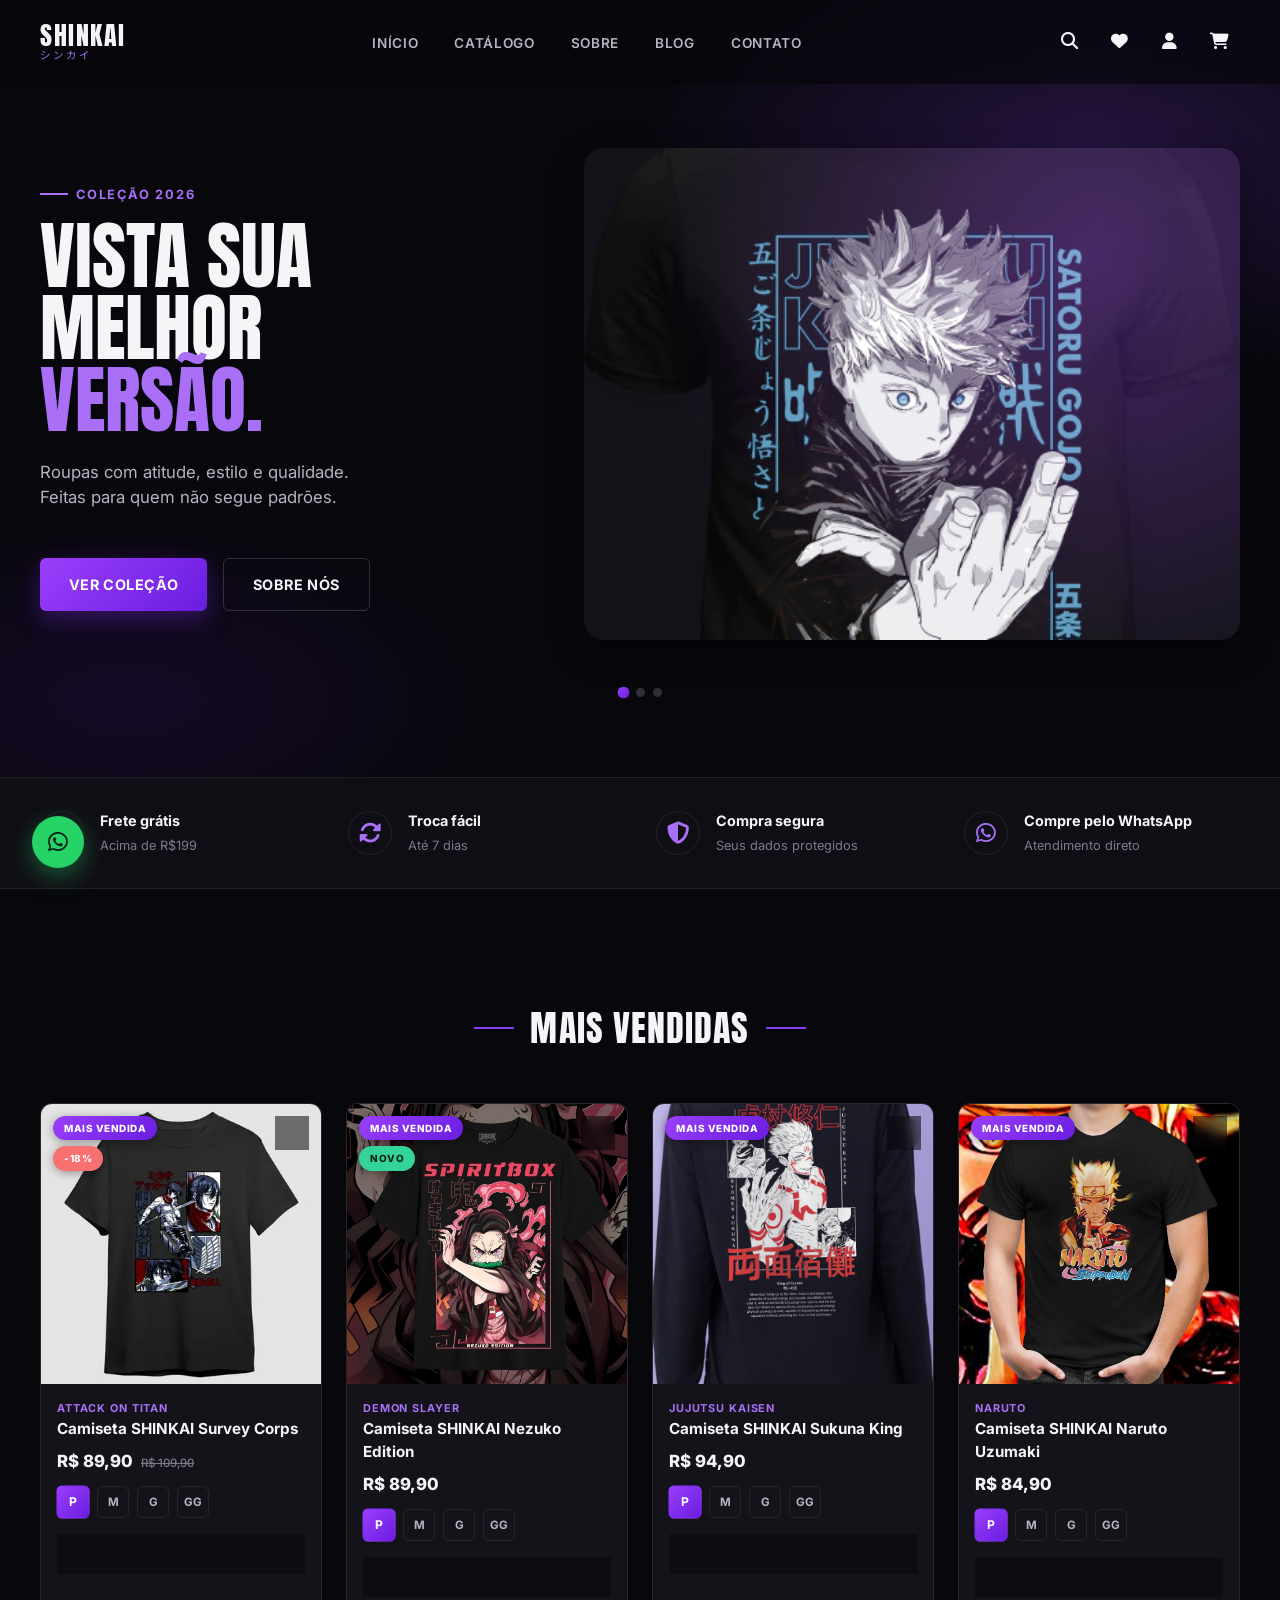
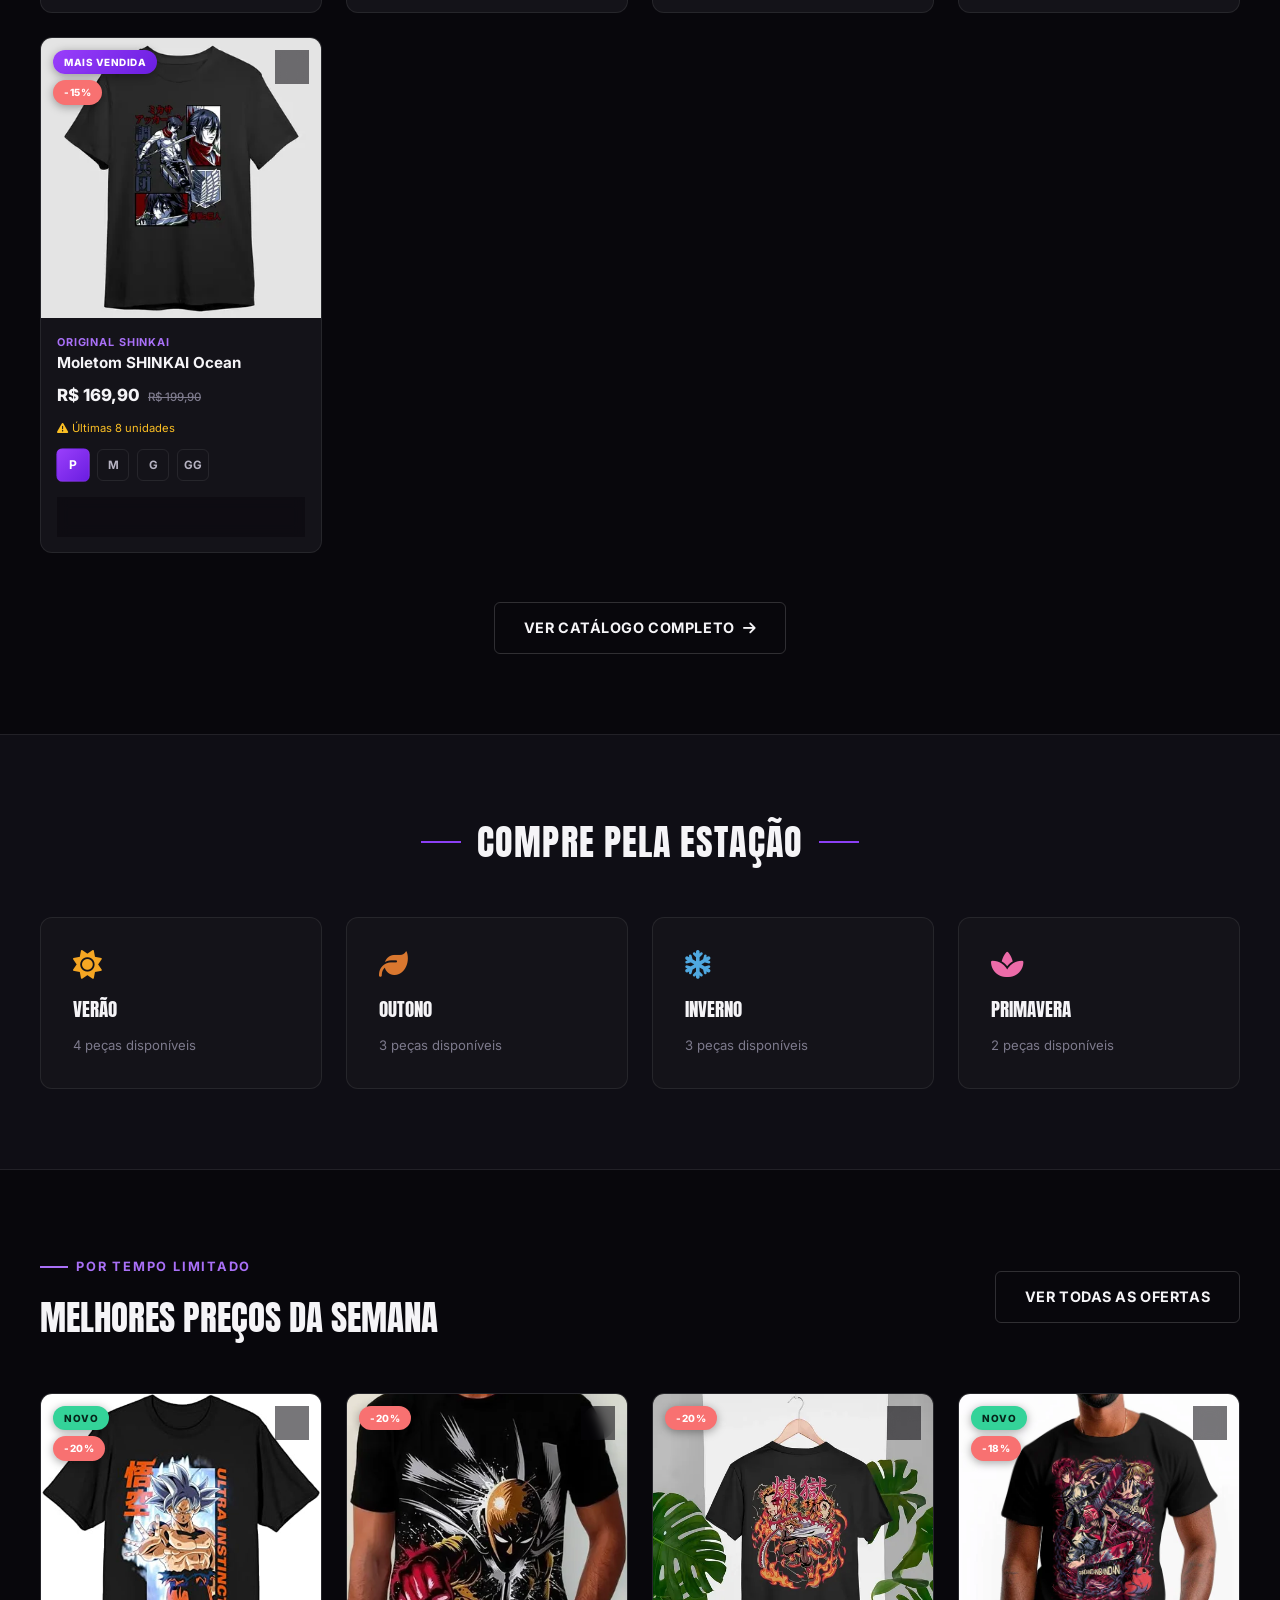
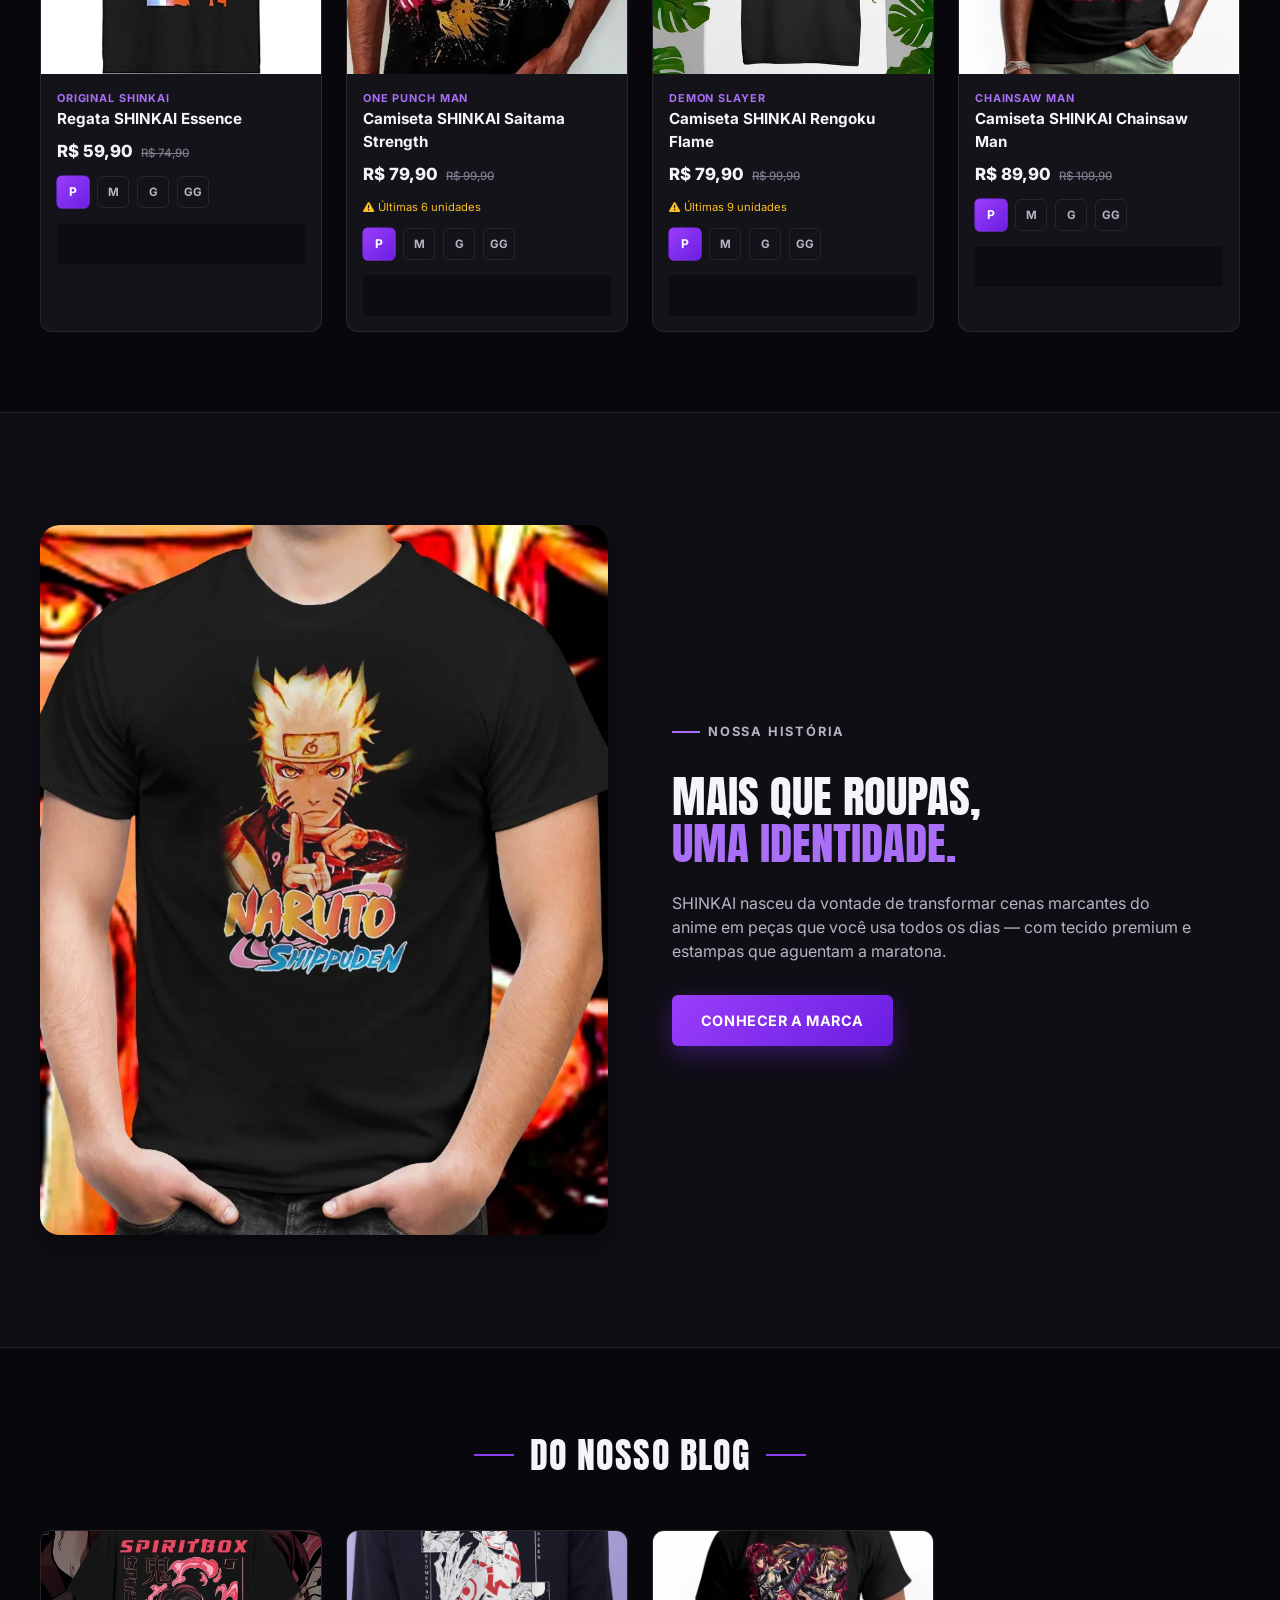
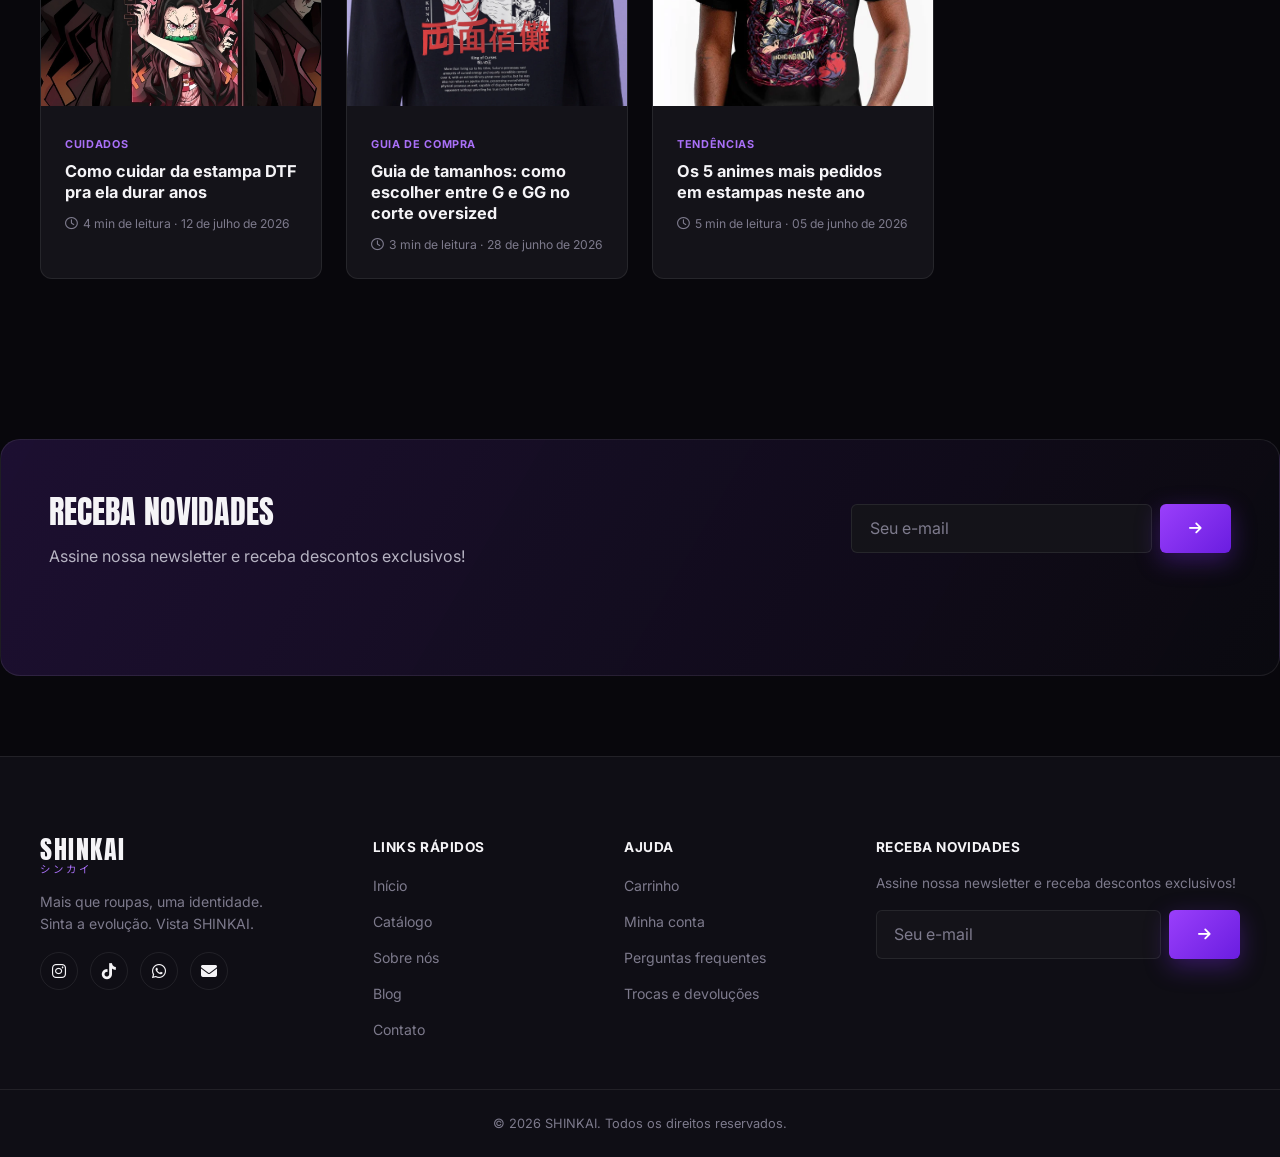
==== index.html @ 0785d094 "Rename Index.html to index.html" ====
<!DOCTYPE html>
    <html lang="pt-BR">
    <head>
    <meta charset="UTF-8" />
    <meta name="viewport" content="width=device-width, initial-scale=1.0" />
    <title>SHINKAI — Vista sua melhor versão.</title>
    <meta name="description" content="SHINKAI. Camisetas e moletons streetwear inspirados em anime. Roupas com atitude, estilo e qualidade." />

    <link rel="preconnect" href="https://fonts.googleapis.com" />
    <link rel="preconnect" href="https://fonts.gstatic.com" crossorigin />
    <link href="https://fonts.googleapis.com/css2?family=Anton&family=Inter:wght@400;500;600;700;800&family=Noto+Sans+JP:wght@500;700&display=swap" rel="stylesheet" />
    <link rel="stylesheet" href="https://cdnjs.cloudflare.com/ajax/libs/font-awesome/6.5.1/css/all.min.css" />

    <link rel="stylesheet" href="./css/base.css" />
    <link rel="stylesheet" href="./css/components.css" />
    <link rel="stylesheet" href="./css/home.css" />
    <link rel="icon" href="./assets/img/logo.png" type="image/png" />
    </head>
    <body>
    <a class="skip-link" href="#main-content">Pular para o conteúdo</a>

    <!-- HEADER -->
    <header class="header" id="header">
        <div class="container header__inner">
        <a href="./index.html" class="logo" aria-label="SHINKAI — página inicial">
            <span class="logo__title">SHINKAI</span>
            <span class="logo__jp">シンカイ</span>
        </a>
        <button class="nav-toggle" id="navToggle" aria-label="Abrir menu" aria-expanded="false" aria-controls="navMenu">
            <span></span><span></span><span></span>
        </button>
        <nav class="nav" id="navMenu" aria-label="Navegação principal">
            <ul class="nav__list">
            <li><a href="./index.html" class="nav__link" data-nav-link>Início</a></li>
            <li><a href="./catalogo.html" class="nav__link" data-nav-link>Catálogo</a></li>
            <li><a href="./sobre.html" class="nav__link" data-nav-link>Sobre</a></li>
            <li><a href="./blog.html" class="nav__link" data-nav-link>Blog</a></li>
            <li><a href="./contato.html" class="nav__link" data-nav-link>Contato</a></li>
            </ul>
        </nav>
        <div class="header__actions">
            <button class="icon-btn" id="searchToggle" aria-label="Buscar produtos" aria-haspopup="dialog">
            <i class="fa-solid fa-magnifying-glass"></i>
            </button>
            <a href="./catalogo.html?view=favoritos" class="icon-btn" id="wishlistToggle" aria-label="Ver favoritos">
            <i class="fa-solid fa-heart"></i>
            <span class="badge" id="wishlistCount" hidden>0</span>
            </a>
            <a href="./pages/login.html" class="icon-btn" aria-label="Entrar ou cadastrar">
            <i class="fa-solid fa-user"></i>
            </a>
            <button class="icon-btn" id="cartToggle" aria-label="Abrir carrinho" aria-haspopup="dialog">
            <i class="fa-solid fa-cart-shopping"></i>
            <span class="badge" id="cartCount" hidden>0</span>
            </button>
        </div>
        </div>
    </header>

    <div class="overlay" id="overlay"></div>

    <!-- BUSCA -->
    <div class="search-panel" id="searchPanel" role="dialog" aria-modal="true" aria-label="Buscar produtos" hidden>
        <div class="search-panel__box">
        <i class="fa-solid fa-magnifying-glass"></i>
        <input type="search" id="searchInput" placeholder="Buscar por anime, personagem ou produto…" autocomplete="off" />
        <button class="icon-btn" id="searchClose" aria-label="Fechar busca"><i class="fa-solid fa-xmark"></i></button>
        </div>
        <div class="search-panel__results" id="searchResults"></div>
    </div>

    <!-- CARRINHO -->
    <aside class="cart-drawer" id="cartDrawer" role="dialog" aria-modal="true" aria-label="Carrinho de compras" hidden>
        <div class="cart-drawer__header">
        <h2>Seu carrinho</h2>
        <button class="icon-btn" id="cartClose" aria-label="Fechar carrinho"><i class="fa-solid fa-xmark"></i></button>
        </div>
        <div class="cart-drawer__items" id="cartItems"></div>
        <div class="cart-drawer__empty" id="cartEmpty" hidden>
        <i class="fa-solid fa-cart-shopping"></i>
        <p>Seu carrinho está vazio.</p>
        <button class="btn btn--outline" id="cartEmptyCta">Ver coleção</button>
        </div>
        <div class="cart-drawer__footer" id="cartFooter">
        <div class="cart-drawer__subtotal">
            <span>Subtotal</span>
            <strong id="cartSubtotal">R$ 0,00</strong>
        </div>
        <p class="cart-drawer__hint">Frete grátis acima de R$199.</p>
        <a href="./carrinho.html" class="btn btn--primary btn--block">Ver carrinho completo</a>
        </div>
    </aside>

    <main id="main-content">

        <!-- HERO -->
        <section class="hero" id="inicio" aria-label="Destaque principal">
        <div class="container hero__inner">
            <div class="hero__content">
            <p class="eyebrow"><span class="eyebrow__line"></span> Coleção 2026</p>
            <h1 class="hero__title">
                VISTA SUA<br />MELHOR<br /><span class="text-accent">VERSÃO.</span>
            </h1>
            <p class="hero__desc">Roupas com atitude, estilo e qualidade.<br />Feitas para quem não segue padrões.</p>
            <div class="hero__cta">
                <a href="./catalogo.html" class="btn btn--primary">Ver coleção</a>
                <a href="./sobre.html" class="btn btn--outline">Sobre nós</a>
            </div>
            </div>
            <div class="hero__media">
            <div class="hero__slides" id="heroSlides">
                <figure class="hero__slide is-active"><img src="./assets/img/gojo-infinity.webp" alt="Camiseta SHINKAI Gojo Infinity" loading="eager" /></figure>
                <figure class="hero__slide"><img src="./assets/img/sukuna-king.webp" alt="Camiseta SHINKAI Sukuna King" loading="lazy" /></figure>
                <figure class="hero__slide"><img src="./assets/img/survey-corps.webp" alt="Camiseta SHINKAI Survey Corps" loading="lazy" /></figure>
            </div>
            <div class="hero__glow" aria-hidden="true"></div>
            </div>
        </div>
        <div class="hero__dots" id="heroDots" role="tablist" aria-label="Selecionar destaque"></div>
        </section>

        <!-- BENEFÍCIOS -->
        <section class="perks" aria-label="Benefícios da loja">
        <div class="container perks__grid">
            <div class="perk"><i class="fa-solid fa-truck-fast"></i><div><strong>Frete grátis</strong><span>Acima de R$199</span></div></div>
            <div class="perk"><i class="fa-solid fa-rotate"></i><div><strong>Troca fácil</strong><span>Até 7 dias</span></div></div>
            <div class="perk"><i class="fa-solid fa-shield-halved"></i><div><strong>Compra segura</strong><span>Seus dados protegidos</span></div></div>
            <div class="perk"><i class="fa-brands fa-whatsapp"></i><div><strong>Compre pelo WhatsApp</strong><span>Atendimento direto</span></div></div>
        </div>
        </section>

        <!-- MAIS VENDIDAS -->
        <section class="featured" aria-label="Mais vendidas">
        <div class="container">
            <h2 class="section-title"><span class="section-title__dash"></span>Mais vendidas<span class="section-title__dash"></span></h2>
            <ul class="product-grid" id="bestsellerGrid"></ul>
            <div class="featured__cta">
            <a href="./catalogo.html" class="btn btn--outline">Ver catálogo completo <i class="fa-solid fa-arrow-right"></i></a>
            </div>
        </div>
        </section>

        <!-- ESTAÇÕES -->
        <section class="seasons" aria-label="Compre por estação">
        <div class="container">
            <h2 class="section-title"><span class="section-title__dash"></span>Compre pela estação<span class="section-title__dash"></span></h2>
            <div class="seasons__grid" id="seasonsGrid"></div>
        </div>
        </section>

        <!-- MELHORES PREÇOS -->
        <section class="deals" aria-label="Melhores preços">
        <div class="container">
            <div class="deals__header">
            <div>
                <p class="eyebrow"><span class="eyebrow__line"></span> Por tempo limitado</p>
                <h2>Melhores preços da semana</h2>
            </div>
            <a href="./catalogo.html?sort=desconto" class="btn btn--outline">Ver todas as ofertas</a>
            </div>
            <ul class="product-grid" id="dealsGrid"></ul>
        </div>
        </section>

        <!-- SOBRE (teaser) -->
        <section class="about-teaser" aria-label="Sobre a SHINKAI">
        <div class="container about-teaser__inner">
            <div class="about-teaser__media">
            <img src="./assets/img/naruto-uzumaki.webp" alt="Camiseta SHINKAI Naruto Uzumaki" loading="lazy" />
            </div>
            <div class="about-teaser__content">
            <p class="eyebrow"><span class="eyebrow__line"></span> Nossa história</p>
            <h2>Mais que roupas,<br /><span class="text-accent">uma identidade.</span></h2>
            <p>SHINKAI nasceu da vontade de transformar cenas marcantes do anime em peças que você usa todos os dias — com tecido premium e estampas que aguentam a maratona.</p>
            <a href="./sobre.html" class="btn btn--primary">Conhecer a marca</a>
            </div>
        </div>
        </section>

        <!-- BLOG (teaser) -->
        <section class="blog-teaser" aria-label="Últimas do blog">
        <div class="container">
            <h2 class="section-title"><span class="section-title__dash"></span>Do nosso blog<span class="section-title__dash"></span></h2>
            <div class="blog-grid" id="blogTeaserGrid"></div>
        </div>
        </section>

        <!-- NEWSLETTER CTA -->
        <section class="newsletter-cta" aria-label="Assine a newsletter">
        <div class="container newsletter-cta__inner">
            <div>
            <h2>Receba novidades</h2>
            <p>Assine nossa newsletter e receba descontos exclusivos!</p>
            </div>
            <form class="newsletter-form" data-newsletter novalidate>
            <label class="sr-only" for="newsletterEmail">Seu e-mail</label>
            <input type="email" id="newsletterEmail" placeholder="Seu e-mail" required />
            <button type="submit" class="btn btn--primary" aria-label="Assinar newsletter"><i class="fa-solid fa-arrow-right"></i></button>
            </form>
            <p class="newsletter-form__feedback" data-feedback role="status" aria-live="polite"></p>
        </div>
        </section>
    </main>

    <!-- FOOTER -->
    <footer class="footer">
        <div class="container footer__grid">
        <div class="footer__brand">
            <a href="./index.html" class="logo"><span class="logo__title">SHINKAI</span><span class="logo__jp">シンカイ</span></a>
            <p>Mais que roupas, uma identidade.<br />Sinta a evolução. Vista SHINKAI.</p>
            <div class="footer__social">
            <a href="#" aria-label="Instagram"><i class="fa-brands fa-instagram"></i></a>
            <a href="#" aria-label="TikTok"><i class="fa-brands fa-tiktok"></i></a>
            <a href="#" aria-label="WhatsApp"><i class="fa-brands fa-whatsapp"></i></a>
            <a href="mailto:contato@shinkai.com.br" aria-label="E-mail"><i class="fa-solid fa-envelope"></i></a>
            </div>
        </div>
        <nav class="footer__col" aria-label="Links rápidos">
            <h3>Links rápidos</h3>
            <ul>
            <li><a href="./index.html">Início</a></li>
            <li><a href="./catalogo.html">Catálogo</a></li>
            <li><a href="./sobre.html">Sobre nós</a></li>
            <li><a href="./blog.html">Blog</a></li>
            <li><a href="./contato.html">Contato</a></li>
            </ul>
        </nav>
        <nav class="footer__col" aria-label="Ajuda">
            <h3>Ajuda</h3>
            <ul>
            <li><a href="./carrinho.html">Carrinho</a></li>
            <li><a href="./login.html">Minha conta</a></li>
            <li><a href="./contato.html">Perguntas frequentes</a></li>
            <li><a href="./contato.html">Trocas e devoluções</a></li>
            </ul>
        </nav>
        <div class="footer__col footer__newsletter">
            <h3>Receba novidades</h3>
            <p>Assine nossa newsletter e receba descontos exclusivos!</p>
            <form class="newsletter-form" data-newsletter novalidate>
            <label class="sr-only" for="newsletterEmailFooter">Seu e-mail</label>
            <input type="email" id="newsletterEmailFooter" placeholder="Seu e-mail" required />
            <button type="submit" class="btn btn--primary" aria-label="Assinar newsletter"><i class="fa-solid fa-arrow-right"></i></button>
            </form>
        </div>
        </div>
        <div class="footer__bottom">
        <div class="container footer__bottom-inner"><p>&copy; <span id="year"></span> SHINKAI. Todos os direitos reservados.</p></div>
        </div>
    </footer>

    <button class="back-to-top" id="backToTop" aria-label="Voltar ao topo" hidden><i class="fa-solid fa-arrow-up"></i></button>
    <a class="whatsapp-float" id="whatsappFloat" href="#" target="_blank" rel="noopener" aria-label="Fale conosco no WhatsApp"><i class="fa-brands fa-whatsapp"></i></a>
    <div class="toast" id="toast" role="status" aria-live="polite"></div>

    <script src="./js/data.js"></script>
    <script src="./js/core.js"></script>
    <script src="./js/home.js" defer></script>
    </body>
    </html>
---- css/base.css ----
/* ==========================================================================
   SHINKAI — base.css
   Reset, design tokens e utilitários. Importado por TODAS as páginas,
   sempre antes de components.css e do CSS específico da página.
   ========================================================================== */

/* ---- Reset ---- */
*,
*::before,
*::after {
  box-sizing: border-box;
  margin: 0;
  padding: 0;
}

html {
  scroll-behavior: smooth;
  -webkit-text-size-adjust: 100%;
}

@media (prefers-reduced-motion: reduce) {
  html {
    scroll-behavior: auto;
  }
  *,
  *::before,
  *::after {
    animation-duration: 0.01ms !important;
    animation-iteration-count: 1 !important;
    transition-duration: 0.01ms !important;
    scroll-behavior: auto !important;
  }
}

body {
  font-family: var(--font-body);
  background-color: var(--bg-base);
  color: var(--text-primary);
  line-height: 1.5;
  min-height: 100vh;
}

img {
  max-width: 100%;
  display: block;
}

/* Garante que o atributo [hidden] sempre vença, mesmo quando um componente
   define display:flex/grid na própria classe com a mesma especificidade
   (ex.: .post-modal, .cart-drawer__empty). Sem isso, elementos "escondidos"
   podem continuar visíveis por empate de especificidade com o CSS nativo. */
[hidden] {
  display: none !important;
}

a {
  color: inherit;
  text-decoration: none;
}

ul,
ol {
  list-style: none;
}

button,
input,
textarea,
select {
  font-family: inherit;
  font-size: inherit;
  color: inherit;
  border: none;
  background: none;
}

button {
  cursor: pointer;
}

input:focus,
textarea:focus,
select:focus {
  outline: none;
}

:focus-visible {
  outline: 2px solid var(--accent-400);
  outline-offset: 3px;
  border-radius: 4px;
}

/* ---- Design Tokens ---- */
:root {
  /* Cores base */
  --bg-base: #08070c;
  --bg-elevated: #0f0e15;
  --bg-card: #141319;
  --bg-card-hover: #1a1922;
  --border-subtle: rgba(255, 255, 255, 0.08);
  --border-strong: rgba(255, 255, 255, 0.16);

  /* Roxo (marca) */
  --accent-300: #b794f6;
  --accent-400: #a970f7;
  --accent-500: #8b3ff5;
  --accent-600: #7c22ef;
  --accent-700: #661cc7;
  --accent-gradient: linear-gradient(135deg, #9a3ffb 0%, #6a1de0 100%);

  /* Texto */
  --text-primary: #f5f4f7;
  --text-secondary: #b6b3c2;
  --text-muted: #7d7a8c;
  --text-on-accent: #ffffff;

  /* Semântica */
  --success: #34d399;
  --danger: #f87171;
  --warning: #fbbf24;
  --whatsapp: #25d366;

  /* Estações */
  --season-verao: #f5a623;
  --season-outono: #d9772f;
  --season-inverno: #4fa8e0;
  --season-primavera: #ec6ba8;

  /* Tipografia */
  --font-display: "Anton", "Inter", sans-serif;
  --font-body: "Inter", -apple-system, BlinkMacSystemFont, sans-serif;
  --font-jp: "Noto Sans JP", sans-serif;

  /* Espaçamento (escala 4px) */
  --space-1: 0.25rem;
  --space-2: 0.5rem;
  --space-3: 0.75rem;
  --space-4: 1rem;
  --space-5: 1.5rem;
  --space-6: 2rem;
  --space-8: 3rem;
  --space-10: 4rem;
  --space-12: 5rem;
  --space-16: 7rem;

  /* Layout */
  --container-max: 1360px;
  --container-pad: clamp(1.25rem, 4vw, 2.5rem);
  --header-height: 84px;

  /* Efeitos */
  --radius-sm: 6px;
  --radius-md: 12px;
  --radius-lg: 20px;
  --radius-pill: 999px;
  --shadow-sm: 0 2px 10px rgba(0, 0, 0, 0.35);
  --shadow-md: 0 12px 32px rgba(0, 0, 0, 0.45);
  --shadow-glow: 0 0 60px rgba(139, 63, 245, 0.35);
  --ease-out: cubic-bezier(0.16, 1, 0.3, 1);
  --ease-spring: cubic-bezier(0.34, 1.56, 0.64, 1);
  --transition-fast: 180ms var(--ease-out);
  --transition-base: 280ms var(--ease-out);
}

/* ---- Utilitários ---- */
.container {
  width: 100%;
  max-width: var(--container-max);
  margin-inline: auto;
  padding-inline: var(--container-pad);
}

.text-accent {
  color: var(--accent-400);
}

.sr-only {
  position: absolute;
  width: 1px;
  height: 1px;
  padding: 0;
  margin: -1px;
  overflow: hidden;
  clip: rect(0, 0, 0, 0);
  white-space: nowrap;
  border: 0;
}

.skip-link {
  position: absolute;
  top: -100%;
  left: var(--space-4);
  z-index: 1000;
  background: var(--accent-600);
  color: #fff;
  padding: var(--space-3) var(--space-5);
  border-radius: var(--radius-sm);
  transition: top var(--transition-fast);
}

.skip-link:focus {
  top: var(--space-4);
}

.eyebrow {
  display: inline-flex;
  align-items: center;
  gap: var(--space-2);
  font-size: 0.8rem;
  font-weight: 700;
  letter-spacing: 0.14em;
  text-transform: uppercase;
  color: var(--accent-400);
  margin-bottom: var(--space-4);
}

.eyebrow__line {
  width: 28px;
  height: 2px;
  background: var(--accent-400);
  display: inline-block;
}

.section-title {
  display: flex;
  align-items: center;
  justify-content: center;
  gap: var(--space-4);
  font-family: var(--font-display);
  font-weight: 400;
  font-size: clamp(1.5rem, 3vw, 2.25rem);
  letter-spacing: 0.03em;
  text-transform: uppercase;
  text-align: center;
  margin-bottom: var(--space-8);
}

.section-title__dash {
  width: 40px;
  height: 2px;
  background: var(--accent-500);
  display: inline-block;
}

.page-header {
  padding-top: calc(var(--header-height) + var(--space-10));
  padding-bottom: var(--space-8);
  text-align: center;
  background:
    radial-gradient(ellipse 60% 60% at 50% 0%, rgba(139, 63, 245, 0.18), transparent 60%),
    var(--bg-base);
}

.page-header h1 {
  font-family: var(--font-display);
  font-weight: 400;
  font-size: clamp(2rem, 5vw, 3.2rem);
  text-transform: uppercase;
  letter-spacing: 0.02em;
}

.page-header p {
  color: var(--text-secondary);
  max-width: 52ch;
  margin: var(--space-4) auto 0;
}

.breadcrumb {
  display: flex;
  justify-content: center;
  gap: var(--space-2);
  font-size: 0.8rem;
  color: var(--text-muted);
  margin-top: var(--space-4);
}

.breadcrumb a:hover {
  color: var(--accent-300);
}

/* Botões */
.btn {
  display: inline-flex;
  align-items: center;
  justify-content: center;
  gap: var(--space-2);
  padding: 0.9rem 1.8rem;
  font-size: 0.9rem;
  font-weight: 700;
  letter-spacing: 0.04em;
  text-transform: uppercase;
  border-radius: var(--radius-sm);
  transition: transform var(--transition-fast), box-shadow var(--transition-fast),
    background var(--transition-fast), border-color var(--transition-fast);
  white-space: nowrap;
}

.btn--primary {
  background: var(--accent-gradient);
  color: var(--text-on-accent);
  box-shadow: 0 8px 24px rgba(122, 42, 235, 0.35);
}

.btn--primary:hover {
  transform: translateY(-2px);
  box-shadow: 0 12px 32px rgba(122, 42, 235, 0.5);
}

.btn--outline {
  background: transparent;
  color: var(--text-primary);
  border: 1px solid var(--border-strong);
}

.btn--outline:hover {
  border-color: var(--accent-400);
  color: var(--accent-300);
}

.btn--whatsapp {
  background: var(--whatsapp);
  color: #06251a;
  box-shadow: 0 8px 24px rgba(37, 211, 102, 0.3);
}

.btn--whatsapp:hover {
  transform: translateY(-2px);
  box-shadow: 0 12px 32px rgba(37, 211, 102, 0.45);
}

.btn--block {
  width: 100%;
}

.btn--sm {
  padding: 0.6rem 1.2rem;
  font-size: 0.78rem;
}

.btn:active {
  transform: translateY(0) scale(0.98);
}

.btn:disabled {
  opacity: 0.4;
  pointer-events: none;
}

/* Animações reutilizáveis */
[data-reveal] {
  opacity: 0;
  transform: translateY(24px);
  transition: opacity 700ms var(--ease-out), transform 700ms var(--ease-out);
}

[data-reveal].is-revealed {
  opacity: 1;
  transform: translateY(0);
}

@keyframes pulse-soft {
  0%,
  100% {
    opacity: 1;
  }
  50% {
    opacity: 0.55;
  }
}

@keyframes spin {
  to {
    transform: rotate(360deg);
  }
}

.skeleton {
  background: linear-gradient(90deg, var(--bg-card) 0%, var(--bg-card-hover) 50%, var(--bg-card) 100%);
  background-size: 200% 100%;
  animation: skeleton-loading 1.4s ease-in-out infinite;
}

@keyframes skeleton-loading {
  0% {
    background-position: 200% 0;
  }
  100% {
    background-position: -200% 0;
  }
}
---- css/components.css ----
/* ==========================================================================
   SHINKAI — components.css
   Componentes compartilhados por todas as páginas: header, footer,
   painel de busca, drawer de carrinho, card de produto (com animações).
   Requer base.css carregado antes.
   ========================================================================== */

/* ==========================================================================
   Header
   ========================================================================== */
.header {
  position: fixed;
  inset-inline: 0;
  top: 0;
  z-index: 100;
  height: var(--header-height);
  display: flex;
  align-items: center;
  background: rgba(8, 7, 12, 0.7);
  backdrop-filter: blur(14px);
  -webkit-backdrop-filter: blur(14px);
  border-bottom: 1px solid transparent;
  transition: border-color var(--transition-base), background var(--transition-base);
}

.header.is-scrolled {
  background: rgba(8, 7, 12, 0.92);
  border-bottom-color: var(--border-subtle);
}

.header__inner {
  display: flex;
  align-items: center;
  justify-content: space-between;
  gap: var(--space-6);
}

.logo {
  display: flex;
  flex-direction: column;
  line-height: 1;
}

.logo__title {
  font-family: var(--font-display);
  font-size: 1.6rem;
  letter-spacing: 0.06em;
}

.logo__jp {
  font-family: var(--font-jp);
  font-size: 0.65rem;
  letter-spacing: 0.3em;
  color: var(--accent-400);
  margin-top: 2px;
}

.nav__list {
  display: flex;
  align-items: center;
  gap: var(--space-7, 2.25rem);
}

.nav__link {
  position: relative;
  font-size: 0.85rem;
  font-weight: 600;
  letter-spacing: 0.05em;
  text-transform: uppercase;
  color: var(--text-secondary);
  padding-block: var(--space-2);
  transition: color var(--transition-fast);
}

.nav__link::after {
  content: "";
  position: absolute;
  left: 0;
  right: 0;
  bottom: -6px;
  height: 2px;
  background: var(--accent-gradient);
  transform: scaleX(0);
  transform-origin: left;
  transition: transform var(--transition-fast);
}

.nav__link:hover,
.nav__link.is-active {
  color: var(--text-primary);
}

.nav__link.is-active::after,
.nav__link:hover::after {
  transform: scaleX(1);
}

.header__actions {
  display: flex;
  align-items: center;
  gap: var(--space-2);
}

.icon-btn {
  position: relative;
  display: inline-flex;
  align-items: center;
  justify-content: center;
  width: 42px;
  height: 42px;
  border-radius: var(--radius-pill);
  color: var(--text-primary);
  font-size: 1.05rem;
  transition: background var(--transition-fast), color var(--transition-fast);
}

.icon-btn:hover {
  background: rgba(255, 255, 255, 0.08);
  color: var(--accent-300);
}

.icon-btn.is-active {
  color: var(--accent-400);
}

.badge {
  position: absolute;
  top: 2px;
  right: 2px;
  min-width: 18px;
  height: 18px;
  padding-inline: 4px;
  display: inline-flex;
  align-items: center;
  justify-content: center;
  font-size: 0.65rem;
  font-weight: 700;
  border-radius: var(--radius-pill);
  background: var(--accent-gradient);
  color: #fff;
  box-shadow: 0 0 0 2px var(--bg-base);
}

.nav-toggle {
  display: none;
  flex-direction: column;
  justify-content: center;
  gap: 5px;
  width: 40px;
  height: 40px;
  z-index: 110;
}

.nav-toggle span {
  width: 100%;
  height: 2px;
  background: var(--text-primary);
  border-radius: 2px;
  transition: transform var(--transition-base), opacity var(--transition-base);
}

.nav-toggle.is-active span:nth-child(1) {
  transform: translateY(7px) rotate(45deg);
}

.nav-toggle.is-active span:nth-child(2) {
  opacity: 0;
}

.nav-toggle.is-active span:nth-child(3) {
  transform: translateY(-7px) rotate(-45deg);
}

.overlay {
  position: fixed;
  inset: 0;
  background: rgba(4, 3, 8, 0.7);
  backdrop-filter: blur(2px);
  z-index: 95;
  opacity: 0;
  visibility: hidden;
  transition: opacity var(--transition-base);
}

.overlay.is-visible {
  opacity: 1;
  visibility: visible;
}

/* ==========================================================================
   Painel de busca
   ========================================================================== */
.search-panel {
  position: fixed;
  top: 0;
  left: 0;
  right: 0;
  z-index: 105;
  background: var(--bg-elevated);
  border-bottom: 1px solid var(--border-subtle);
  padding: var(--space-8) 0;
  transform: translateY(-100%);
  transition: transform var(--transition-base);
}

.search-panel:not([hidden]) {
  transform: translateY(0);
}

.search-panel__box {
  max-width: var(--container-max);
  margin: 0 auto;
  padding-inline: var(--container-pad);
  display: flex;
  align-items: center;
  gap: var(--space-4);
  font-size: 1.5rem;
  color: var(--text-muted);
  border-bottom: 1px solid var(--border-strong);
  padding-bottom: var(--space-5);
}

.search-panel__box input {
  flex: 1;
  background: transparent;
  font-family: var(--font-display);
  font-size: clamp(1.25rem, 3vw, 2rem);
  color: var(--text-primary);
}

.search-panel__box input::placeholder {
  color: var(--text-muted);
}

.search-panel__results {
  max-width: var(--container-max);
  margin: 0 auto;
  padding-inline: var(--container-pad);
  padding-top: var(--space-5);
  display: grid;
  grid-template-columns: repeat(auto-fill, minmax(160px, 1fr));
  gap: var(--space-4);
  max-height: 50vh;
  overflow-y: auto;
}

.search-result {
  display: flex;
  flex-direction: column;
  gap: var(--space-2);
  padding: var(--space-2);
  border-radius: var(--radius-sm);
  transition: background var(--transition-fast);
}

.search-result:hover {
  background: var(--bg-card);
}

.search-result img {
  aspect-ratio: 1;
  object-fit: cover;
  border-radius: var(--radius-sm);
}

.search-result span {
  font-size: 0.8rem;
  color: var(--text-secondary);
}

.search-panel__empty {
  color: var(--text-muted);
  padding-block: var(--space-4);
}

/* ==========================================================================
   Carrinho (drawer lateral rápido)
   ========================================================================== */
.cart-drawer {
  position: fixed;
  top: 0;
  right: 0;
  bottom: 0;
  z-index: 105;
  width: min(420px, 100%);
  background: var(--bg-elevated);
  border-left: 1px solid var(--border-subtle);
  display: flex;
  flex-direction: column;
  transform: translateX(100%);
  transition: transform var(--transition-base);
}

.cart-drawer:not([hidden]) {
  transform: translateX(0);
}

.cart-drawer__header {
  display: flex;
  align-items: center;
  justify-content: space-between;
  padding: var(--space-6) var(--space-6) var(--space-5);
  border-bottom: 1px solid var(--border-subtle);
}

.cart-drawer__header h2 {
  font-family: var(--font-display);
  font-weight: 400;
  font-size: 1.3rem;
}

.cart-drawer__items {
  flex: 1;
  overflow-y: auto;
  padding: var(--space-5) var(--space-6);
  display: flex;
  flex-direction: column;
  gap: var(--space-5);
}

.cart-item {
  display: grid;
  grid-template-columns: 68px 1fr auto;
  gap: var(--space-3);
  align-items: center;
}

.cart-item img {
  width: 68px;
  height: 68px;
  object-fit: cover;
  border-radius: var(--radius-sm);
  background: var(--bg-card);
}

.cart-item__name {
  font-size: 0.9rem;
  font-weight: 600;
}

.cart-item__meta {
  font-size: 0.78rem;
  color: var(--text-muted);
  margin-top: 2px;
}

.cart-item__price {
  font-size: 0.85rem;
  color: var(--accent-300);
  font-weight: 700;
  margin-top: var(--space-2);
}

.cart-item__qty {
  display: inline-flex;
  align-items: center;
  gap: var(--space-2);
  margin-top: var(--space-2);
  border: 1px solid var(--border-subtle);
  border-radius: var(--radius-pill);
  padding: 2px 4px;
  width: fit-content;
}

.cart-item__qty button {
  width: 22px;
  height: 22px;
  display: inline-flex;
  align-items: center;
  justify-content: center;
  border-radius: 50%;
  font-size: 0.75rem;
  transition: background var(--transition-fast);
}

.cart-item__qty button:hover {
  background: rgba(255, 255, 255, 0.08);
}

.cart-item__remove {
  align-self: start;
  color: var(--text-muted);
  font-size: 0.95rem;
  transition: color var(--transition-fast);
}

.cart-item__remove:hover {
  color: var(--danger);
}

.cart-drawer__empty {
  flex: 1;
  display: flex;
  flex-direction: column;
  align-items: center;
  justify-content: center;
  gap: var(--space-4);
  color: var(--text-muted);
  text-align: center;
  padding: var(--space-8);
}

.cart-drawer__empty i {
  font-size: 2.5rem;
  opacity: 0.4;
}

.cart-drawer__footer {
  border-top: 1px solid var(--border-subtle);
  padding: var(--space-5) var(--space-6) var(--space-6);
}

.cart-drawer__subtotal {
  display: flex;
  align-items: center;
  justify-content: space-between;
  font-size: 1rem;
  margin-bottom: var(--space-2);
}

.cart-drawer__subtotal strong {
  font-size: 1.2rem;
  color: var(--accent-300);
}

.cart-drawer__hint {
  font-size: 0.75rem;
  color: var(--text-muted);
  margin-bottom: var(--space-4);
}

/* ==========================================================================
   Card de produto (com animações)
   ========================================================================== */
.product-card {
  position: relative;
  background: var(--bg-card);
  border: 1px solid var(--border-subtle);
  border-radius: var(--radius-md);
  overflow: hidden;
  transition: transform var(--transition-base), border-color var(--transition-base),
    box-shadow var(--transition-base);
  will-change: transform;
}

.product-card:hover {
  transform: translateY(-8px);
  border-color: var(--border-strong);
  box-shadow: var(--shadow-md), var(--shadow-glow);
}

.product-card__media {
  position: relative;
  aspect-ratio: 1;
  overflow: hidden;
  background: #000;
}

.product-card__media img {
  width: 100%;
  height: 100%;
  object-fit: cover;
  transition: transform 650ms var(--ease-out), filter 650ms var(--ease-out);
}

.product-card:hover .product-card__media img {
  transform: scale(1.09) rotate(-0.5deg);
}

/* Segunda imagem cross-fade no hover (efeito "troca de foto") */
.product-card__media .product-card__img-alt {
  position: absolute;
  inset: 0;
  opacity: 0;
  transition: opacity 500ms var(--ease-out);
}

.product-card:hover .product-card__img-alt {
  opacity: 1;
}

.product-card__badges {
  position: absolute;
  top: var(--space-3);
  left: var(--space-3);
  display: flex;
  flex-direction: column;
  gap: 6px;
  z-index: 2;
}

.badge-pill {
  padding: 0.3rem 0.7rem;
  font-size: 0.62rem;
  font-weight: 800;
  letter-spacing: 0.05em;
  text-transform: uppercase;
  border-radius: var(--radius-pill);
  color: #fff;
  width: fit-content;
  box-shadow: var(--shadow-sm);
}

.badge-pill--bestseller {
  background: var(--accent-gradient);
}

.badge-pill--new {
  background: var(--success);
  color: #06251a;
}

.badge-pill--discount {
  background: var(--danger);
}

.badge-pill--season {
  background: rgba(8, 7, 12, 0.6);
  backdrop-filter: blur(4px);
  display: inline-flex;
  align-items: center;
  gap: 4px;
}

.product-card__wishlist {
  position: absolute;
  top: var(--space-3);
  right: var(--space-3);
  z-index: 2;
  width: 34px;
  height: 34px;
  display: inline-flex;
  align-items: center;
  justify-content: center;
  border-radius: 50%;
  background: rgba(8, 7, 12, 0.55);
  backdrop-filter: blur(6px);
  color: #fff;
  font-size: 0.95rem;
  transition: background var(--transition-fast), color var(--transition-fast), transform var(--transition-fast);
}

.product-card__wishlist:hover {
  background: rgba(8, 7, 12, 0.85);
  transform: scale(1.1);
}

.product-card__wishlist.is-active {
  color: #ff5c8a;
  animation: heart-pop 380ms var(--ease-spring);
}

@keyframes heart-pop {
  0% {
    transform: scale(0.7);
  }
  50% {
    transform: scale(1.35);
  }
  100% {
    transform: scale(1);
  }
}

.product-card__quickadd {
  position: absolute;
  left: var(--space-3);
  right: var(--space-3);
  bottom: var(--space-3);
  z-index: 2;
  opacity: 0;
  transform: translateY(10px);
  transition: opacity var(--transition-fast), transform var(--transition-fast);
}

.product-card:hover .product-card__quickadd {
  opacity: 1;
  transform: translateY(0);
}

.product-card__body {
  padding: var(--space-4);
}

.product-card__anime {
  font-size: 0.68rem;
  font-weight: 700;
  letter-spacing: 0.08em;
  text-transform: uppercase;
  color: var(--accent-400);
  margin-bottom: 2px;
}

.product-card__name {
  font-size: 0.95rem;
  font-weight: 700;
  margin-bottom: var(--space-2);
}

.product-card__name a:hover {
  color: var(--accent-300);
}

.product-card__price {
  display: flex;
  align-items: baseline;
  gap: var(--space-2);
  font-size: 1.05rem;
  font-weight: 800;
  color: var(--text-primary);
  margin-bottom: var(--space-3);
}

.product-card__price small {
  font-size: 0.72rem;
  color: var(--text-muted);
  font-weight: 500;
  text-decoration: line-through;
}

.product-card__stock {
  font-size: 0.7rem;
  color: var(--warning);
  margin-bottom: var(--space-3);
  display: flex;
  align-items: center;
  gap: 4px;
}

.product-card__sizes {
  display: flex;
  gap: var(--space-2);
  margin-bottom: var(--space-4);
}

.size-btn {
  width: 32px;
  height: 32px;
  display: inline-flex;
  align-items: center;
  justify-content: center;
  font-size: 0.72rem;
  font-weight: 700;
  border: 1px solid var(--border-subtle);
  border-radius: var(--radius-sm);
  color: var(--text-secondary);
  transition: all var(--transition-fast);
}

.size-btn:hover {
  border-color: var(--accent-400);
  color: var(--text-primary);
}

.size-btn.is-selected {
  background: var(--accent-gradient);
  border-color: transparent;
  color: #fff;
  transform: scale(1.05);
}

.product-card__add {
  width: 100%;
  padding: 0.7rem;
  font-size: 0.78rem;
  font-weight: 700;
  letter-spacing: 0.04em;
  text-transform: uppercase;
  border-radius: var(--radius-sm);
  border: 1px solid var(--border-strong);
  color: var(--text-primary);
  display: inline-flex;
  align-items: center;
  justify-content: center;
  gap: var(--space-2);
  background: rgba(8, 7, 12, 0.5);
  backdrop-filter: blur(6px);
  transition: background var(--transition-fast), border-color var(--transition-fast), color var(--transition-fast);
}

.product-card__add:hover {
  background: var(--accent-gradient);
  border-color: transparent;
}

.product-card__add.is-added {
  background: var(--success);
  border-color: transparent;
  color: #06251a;
}

/* Skeleton do card enquanto "carrega" (percepção de performance) */
.product-card.is-loading .product-card__media,
.product-card.is-loading .product-card__name,
.product-card.is-loading .product-card__price {
  color: transparent;
}

/* ==========================================================================
   Filter chip (Catálogo + Blog)
   ========================================================================== */
.filter-chip {
  padding: 0.5rem 1.1rem;
  font-size: 0.78rem;
  font-weight: 600;
  letter-spacing: 0.03em;
  text-transform: uppercase;
  border: 1px solid var(--border-subtle);
  border-radius: var(--radius-pill);
  color: var(--text-secondary);
  transition: all var(--transition-fast);
}

.filter-chip:hover {
  border-color: var(--accent-400);
  color: var(--text-primary);
}

.filter-chip.is-active {
  background: var(--accent-gradient);
  border-color: transparent;
  color: #fff;
}

/* ==========================================================================
   Grid de produtos genérico (Home, Catálogo, Produto — relacionados)
   ========================================================================== */
.product-grid {
  display: grid;
  grid-template-columns: repeat(auto-fill, minmax(240px, 1fr));
  gap: var(--space-5);
}

/* ==========================================================================
   Blog card (Home teaser + página de Blog)
   ========================================================================== */
.blog-card {
  display: flex;
  flex-direction: column;
  background: var(--bg-card);
  border: 1px solid var(--border-subtle);
  border-radius: var(--radius-md);
  overflow: hidden;
  transition: transform var(--transition-base), border-color var(--transition-base), box-shadow var(--transition-base);
}

.blog-card:hover {
  transform: translateY(-6px);
  border-color: var(--border-strong);
  box-shadow: var(--shadow-md);
}

.blog-card__media {
  aspect-ratio: 16 / 10;
  overflow: hidden;
}

.blog-card__media img {
  width: 100%;
  height: 100%;
  object-fit: cover;
  transition: transform 600ms var(--ease-out);
}

.blog-card:hover .blog-card__media img {
  transform: scale(1.08);
}

.blog-card__body {
  padding: var(--space-5);
}

.blog-card__category {
  display: inline-block;
  font-size: 0.68rem;
  font-weight: 700;
  letter-spacing: 0.06em;
  text-transform: uppercase;
  color: var(--accent-400);
  margin-bottom: var(--space-2);
}

.blog-card__body h3 {
  font-size: 1.02rem;
  font-weight: 700;
  line-height: 1.3;
  margin-bottom: var(--space-3);
}

.blog-card__meta {
  font-size: 0.76rem;
  color: var(--text-muted);
  display: flex;
  align-items: center;
  gap: 6px;
}

/* ==========================================================================
   Footer
   ========================================================================== */
.footer {
  background: var(--bg-elevated);
  border-top: 1px solid var(--border-subtle);
}

.footer__grid {
  display: grid;
  grid-template-columns: 1.4fr 1fr 1fr 1.4fr;
  gap: var(--space-8);
  padding-block: var(--space-12) var(--space-8);
}

.footer__brand p {
  color: var(--text-muted);
  font-size: 0.88rem;
  margin-block: var(--space-4);
  line-height: 1.6;
}

.footer__social {
  display: flex;
  gap: var(--space-3);
}

.footer__social a {
  width: 38px;
  height: 38px;
  display: inline-flex;
  align-items: center;
  justify-content: center;
  border: 1px solid var(--border-subtle);
  border-radius: 50%;
  transition: all var(--transition-fast);
}

.footer__social a:hover {
  border-color: var(--accent-400);
  color: var(--accent-300);
  transform: translateY(-2px);
}

.footer__col h3 {
  font-size: 0.85rem;
  font-weight: 700;
  letter-spacing: 0.04em;
  text-transform: uppercase;
  margin-bottom: var(--space-4);
}

.footer__col ul {
  display: flex;
  flex-direction: column;
  gap: var(--space-3);
}

.footer__col a {
  font-size: 0.88rem;
  color: var(--text-muted);
  transition: color var(--transition-fast);
}

.footer__col a:hover {
  color: var(--accent-300);
}

.footer__newsletter p {
  font-size: 0.85rem;
  color: var(--text-muted);
  margin-bottom: var(--space-4);
}

.newsletter-form {
  display: flex;
  gap: var(--space-2);
  width: 100%;
}

.newsletter-form input {
  flex: 1;
  padding: 0.85rem 1.1rem;
  border-radius: var(--radius-sm);
  background: var(--bg-card);
  border: 1px solid var(--border-subtle);
  color: var(--text-primary);
}

.newsletter-form input::placeholder {
  color: var(--text-muted);
}

.newsletter-form input:focus {
  border-color: var(--accent-400);
}

.newsletter-form__feedback {
  width: 100%;
  margin-top: var(--space-3);
  font-size: 0.82rem;
  color: var(--success);
  min-height: 1.1em;
}

.newsletter-form__feedback.is-error {
  color: var(--danger);
}

.footer__bottom {
  border-top: 1px solid var(--border-subtle);
}

.footer__bottom-inner {
  padding-block: var(--space-5);
  text-align: center;
}

.footer__bottom p {
  font-size: 0.8rem;
  color: var(--text-muted);
}

/* ==========================================================================
   Toast & Back to top & WhatsApp flutuante
   ========================================================================== */
.toast {
  position: fixed;
  left: 50%;
  bottom: var(--space-8);
  transform: translate(-50%, 20px);
  z-index: 200;
  background: var(--bg-card);
  border: 1px solid var(--border-strong);
  color: var(--text-primary);
  padding: var(--space-3) var(--space-5);
  border-radius: var(--radius-pill);
  font-size: 0.85rem;
  font-weight: 600;
  box-shadow: var(--shadow-md);
  opacity: 0;
  visibility: hidden;
  transition: opacity var(--transition-base), transform var(--transition-base);
  display: flex;
  align-items: center;
  gap: var(--space-2);
}

.toast.is-visible {
  opacity: 1;
  visibility: visible;
  transform: translate(-50%, 0);
}

.toast::before {
  content: "\f00c";
  font-family: "Font Awesome 6 Free";
  font-weight: 900;
  color: var(--success);
}

.back-to-top {
  position: fixed;
  right: var(--space-6);
  bottom: var(--space-6);
  z-index: 90;
  width: 46px;
  height: 46px;
  border-radius: 50%;
  background: var(--accent-gradient);
  color: #fff;
  display: inline-flex;
  align-items: center;
  justify-content: center;
  box-shadow: var(--shadow-md);
  opacity: 0;
  transform: translateY(10px);
  transition: opacity var(--transition-base), transform var(--transition-base);
}

.back-to-top.is-visible {
  opacity: 1;
  transform: translateY(0);
}

.whatsapp-float {
  position: fixed;
  left: var(--space-6);
  bottom: var(--space-6);
  z-index: 90;
  width: 52px;
  height: 52px;
  border-radius: 50%;
  background: var(--whatsapp);
  color: #06251a;
  display: inline-flex;
  align-items: center;
  justify-content: center;
  font-size: 1.4rem;
  box-shadow: 0 8px 24px rgba(37, 211, 102, 0.4);
  animation: whatsapp-breathe 2.6s ease-in-out infinite;
}

@keyframes whatsapp-breathe {
  0%,
  100% {
    box-shadow: 0 0 0 0 rgba(37, 211, 102, 0.45);
  }
  50% {
    box-shadow: 0 0 0 12px rgba(37, 211, 102, 0);
  }
}

/* ==========================================================================
   Responsivo (componentes compartilhados)
   ========================================================================== */
@media (max-width: 860px) {
  .nav-toggle {
    display: flex;
  }

  .nav {
    position: fixed;
    top: 0;
    right: 0;
    bottom: 0;
    width: min(320px, 82%);
    background: var(--bg-elevated);
    border-left: 1px solid var(--border-subtle);
    padding: calc(var(--header-height) + var(--space-6)) var(--space-6) var(--space-6);
    transform: translateX(100%);
    transition: transform var(--transition-base);
    z-index: 100;
  }

  .nav.is-open {
    transform: translateX(0);
  }

  .nav__list {
    flex-direction: column;
    align-items: flex-start;
    gap: var(--space-5);
  }

  .footer__grid {
    grid-template-columns: 1fr 1fr;
  }
}

@media (max-width: 600px) {
  :root {
    --header-height: 72px;
  }

  .logo__title {
    font-size: 1.3rem;
  }

  .footer__grid {
    grid-template-columns: 1fr;
  }

  .whatsapp-float {
    width: 46px;
    height: 46px;
    font-size: 1.2rem;
  }
}
---- css/home.css ----
/* ==========================================================================
   SHINKAI — home.css
   Estilos exclusivos da página inicial (hero, mais vendidas, estações,
   ofertas, teaser sobre/blog). Requer base.css + components.css antes.
   ========================================================================== */

/* ---- Hero ---- */
.hero {
  position: relative;
  padding-top: calc(var(--header-height) + var(--space-10));
  padding-bottom: var(--space-12);
  overflow: hidden;
  background:
    radial-gradient(ellipse 60% 50% at 85% 20%, rgba(139, 63, 245, 0.22), transparent 60%),
    radial-gradient(ellipse 50% 40% at 10% 90%, rgba(102, 28, 199, 0.14), transparent 60%),
    var(--bg-base);
}

.hero__inner {
  display: grid;
  grid-template-columns: minmax(320px, 480px) 1fr;
  align-items: center;
  gap: var(--space-10);
}

.hero__title {
  font-family: var(--font-display);
  font-weight: 400;
  font-size: clamp(2.6rem, 6vw, 4.6rem);
  line-height: 0.98;
  text-transform: uppercase;
  margin-bottom: var(--space-5);
}

.hero__desc {
  font-size: 1.05rem;
  color: var(--text-secondary);
  max-width: 42ch;
  margin-bottom: var(--space-8);
}

.hero__cta {
  display: flex;
  flex-wrap: wrap;
  gap: var(--space-4);
}

.hero__media {
  position: relative;
  aspect-ratio: 4 / 3;
  border-radius: var(--radius-lg);
  overflow: hidden;
  background: var(--bg-card);
  box-shadow: var(--shadow-md);
}

.hero__slides {
  position: relative;
  width: 100%;
  height: 100%;
}

.hero__slide {
  position: absolute;
  inset: 0;
  opacity: 0;
  transform: scale(1.03);
  transition: opacity 700ms var(--ease-out), transform 900ms var(--ease-out);
}

.hero__slide.is-active {
  opacity: 1;
  transform: scale(1);
}

.hero__slide img {
  width: 100%;
  height: 100%;
  object-fit: cover;
  object-position: center 20%;
}

.hero__glow {
  position: absolute;
  inset: -20%;
  background: radial-gradient(circle at 70% 30%, rgba(154, 63, 251, 0.35), transparent 55%);
  pointer-events: none;
  mix-blend-mode: screen;
}

.hero__dots {
  display: flex;
  justify-content: center;
  gap: var(--space-2);
  margin-top: var(--space-8);
}

.hero__dots button {
  width: 9px;
  height: 9px;
  border-radius: 50%;
  background: var(--border-strong);
  transition: background var(--transition-fast), transform var(--transition-fast);
}

.hero__dots button.is-active {
  background: var(--accent-gradient);
  transform: scale(1.3);
}

/* ---- Benefícios ---- */
.perks {
  border-block: 1px solid var(--border-subtle);
  background: var(--bg-elevated);
}

.perks__grid {
  display: grid;
  grid-template-columns: repeat(4, 1fr);
  gap: var(--space-6);
  padding-block: var(--space-6);
}

.perk {
  display: flex;
  align-items: center;
  gap: var(--space-4);
}

.perk i {
  font-size: 1.4rem;
  color: var(--accent-400);
  width: 44px;
  height: 44px;
  display: inline-flex;
  align-items: center;
  justify-content: center;
  border: 1px solid var(--border-subtle);
  border-radius: 50%;
  flex-shrink: 0;
}

.perk strong {
  display: block;
  font-size: 0.9rem;
  font-weight: 700;
}

.perk span {
  font-size: 0.8rem;
  color: var(--text-muted);
}

/* ---- Mais vendidas ---- */
.featured {
  padding-block: var(--space-16) var(--space-12);
}

.featured__cta {
  display: flex;
  justify-content: center;
  margin-top: var(--space-8);
}

/* ---- Estações ---- */
.seasons {
  padding-block: var(--space-12);
  background: var(--bg-elevated);
  border-block: 1px solid var(--border-subtle);
}

.seasons__grid {
  display: grid;
  grid-template-columns: repeat(4, 1fr);
  gap: var(--space-5);
}

.season-card {
  position: relative;
  padding: var(--space-6);
  border-radius: var(--radius-md);
  border: 1px solid var(--border-subtle);
  background: var(--bg-card);
  overflow: hidden;
  transition: transform var(--transition-base), border-color var(--transition-base);
}

.season-card:hover {
  transform: translateY(-6px);
  border-color: var(--season-color, var(--accent-400));
}

.season-card i {
  font-size: 1.8rem;
  color: var(--season-color, var(--accent-400));
  margin-bottom: var(--space-4);
}

.season-card h3 {
  font-family: var(--font-display);
  font-weight: 400;
  font-size: 1.2rem;
  text-transform: uppercase;
  margin-bottom: var(--space-2);
}

.season-card span {
  font-size: 0.82rem;
  color: var(--text-muted);
}

.season-card::after {
  content: "\f061";
  font-family: "Font Awesome 6 Free";
  font-weight: 900;
  position: absolute;
  right: var(--space-5);
  bottom: var(--space-5);
  color: var(--text-muted);
  opacity: 0;
  transform: translateX(-6px);
  transition: opacity var(--transition-fast), transform var(--transition-fast);
}

.season-card:hover::after {
  opacity: 1;
  transform: translateX(0);
}

/* ---- Melhores preços ---- */
.deals {
  padding-block: var(--space-12);
}

.deals__header {
  display: flex;
  flex-wrap: wrap;
  align-items: center;
  justify-content: space-between;
  gap: var(--space-4);
  margin-bottom: var(--space-8);
}

.deals__header h2 {
  font-family: var(--font-display);
  font-weight: 400;
  font-size: clamp(1.6rem, 3vw, 2.2rem);
  text-transform: uppercase;
}

/* ---- Sobre (teaser) ---- */
.about-teaser {
  padding-block: var(--space-16);
  background: var(--bg-elevated);
  border-block: 1px solid var(--border-subtle);
}

.about-teaser__inner {
  display: grid;
  grid-template-columns: 1fr 1fr;
  gap: var(--space-10);
  align-items: center;
}

.about-teaser__media {
  border-radius: var(--radius-lg);
  overflow: hidden;
  aspect-ratio: 4 / 5;
  box-shadow: var(--shadow-md);
}

.about-teaser__media img {
  width: 100%;
  height: 100%;
  object-fit: cover;
}

.about-teaser__content h2 {
  font-family: var(--font-display);
  font-weight: 400;
  font-size: clamp(1.9rem, 4vw, 2.8rem);
  line-height: 1.05;
  text-transform: uppercase;
  margin-bottom: var(--space-5);
}

.about-teaser__content p {
  color: var(--text-secondary);
  margin-bottom: var(--space-6);
  max-width: 52ch;
}

/* ---- Blog (teaser) ---- */
.blog-teaser {
  padding-block: var(--space-12);
}

.blog-grid {
  display: grid;
  grid-template-columns: repeat(auto-fill, minmax(260px, 1fr));
  gap: var(--space-5);
}

/* ---- Newsletter CTA (home usa uma versão em destaque) ---- */
.newsletter-cta {
  padding-block: var(--space-12);
}

.newsletter-cta__inner {
  display: flex;
  flex-wrap: wrap;
  align-items: center;
  justify-content: space-between;
  gap: var(--space-6);
  padding: var(--space-8);
  border-radius: var(--radius-lg);
  background: linear-gradient(120deg, rgba(139, 63, 245, 0.16), rgba(15, 14, 21, 0.4));
  border: 1px solid var(--border-subtle);
}

.newsletter-cta h2 {
  font-family: var(--font-display);
  font-weight: 400;
  font-size: clamp(1.5rem, 3vw, 2rem);
  text-transform: uppercase;
  margin-bottom: var(--space-2);
}

.newsletter-cta p {
  color: var(--text-secondary);
}

.newsletter-cta .newsletter-form {
  width: min(380px, 100%);
}

.newsletter-cta .newsletter-form__feedback {
  width: 100%;
}

/* ---- Responsivo ---- */
@media (max-width: 1100px) {
  .hero__inner {
    grid-template-columns: 1fr;
  }
  .hero__media {
    order: -1;
    aspect-ratio: 16 / 10;
  }
  .about-teaser__inner {
    grid-template-columns: 1fr;
  }
  .about-teaser__media {
    aspect-ratio: 16 / 10;
  }
  .seasons__grid {
    grid-template-columns: repeat(2, 1fr);
  }
}

@media (max-width: 860px) {
  .perks__grid {
    grid-template-columns: 1fr 1fr;
    row-gap: var(--space-6);
  }
  .newsletter-cta__inner {
    flex-direction: column;
    align-items: flex-start;
  }
}

@media (max-width: 600px) {
  .hero {
    padding-top: calc(var(--header-height) + var(--space-6));
    padding-bottom: var(--space-8);
  }
  .perks__grid {
    grid-template-columns: 1fr;
  }
  .seasons__grid {
    grid-template-columns: 1fr;
  }
  .deals__header {
    flex-direction: column;
    align-items: flex-start;
  }
}
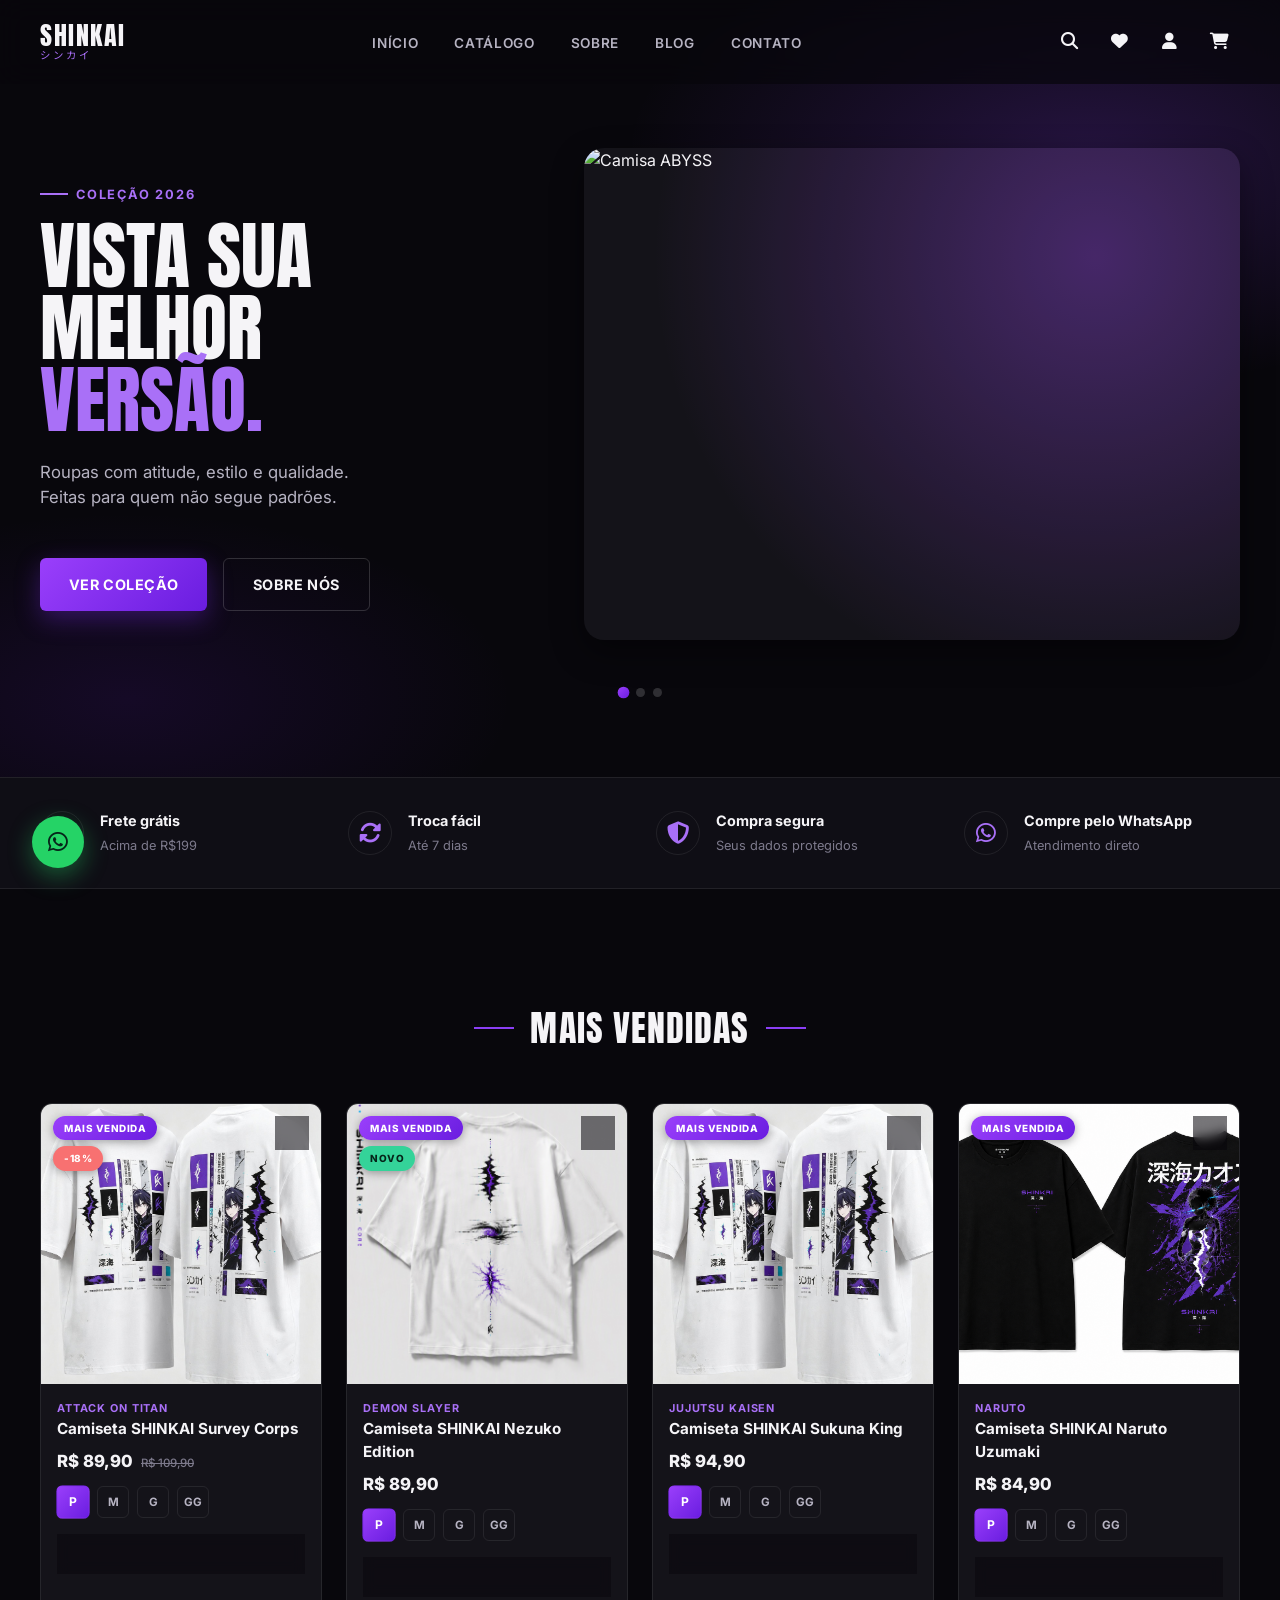
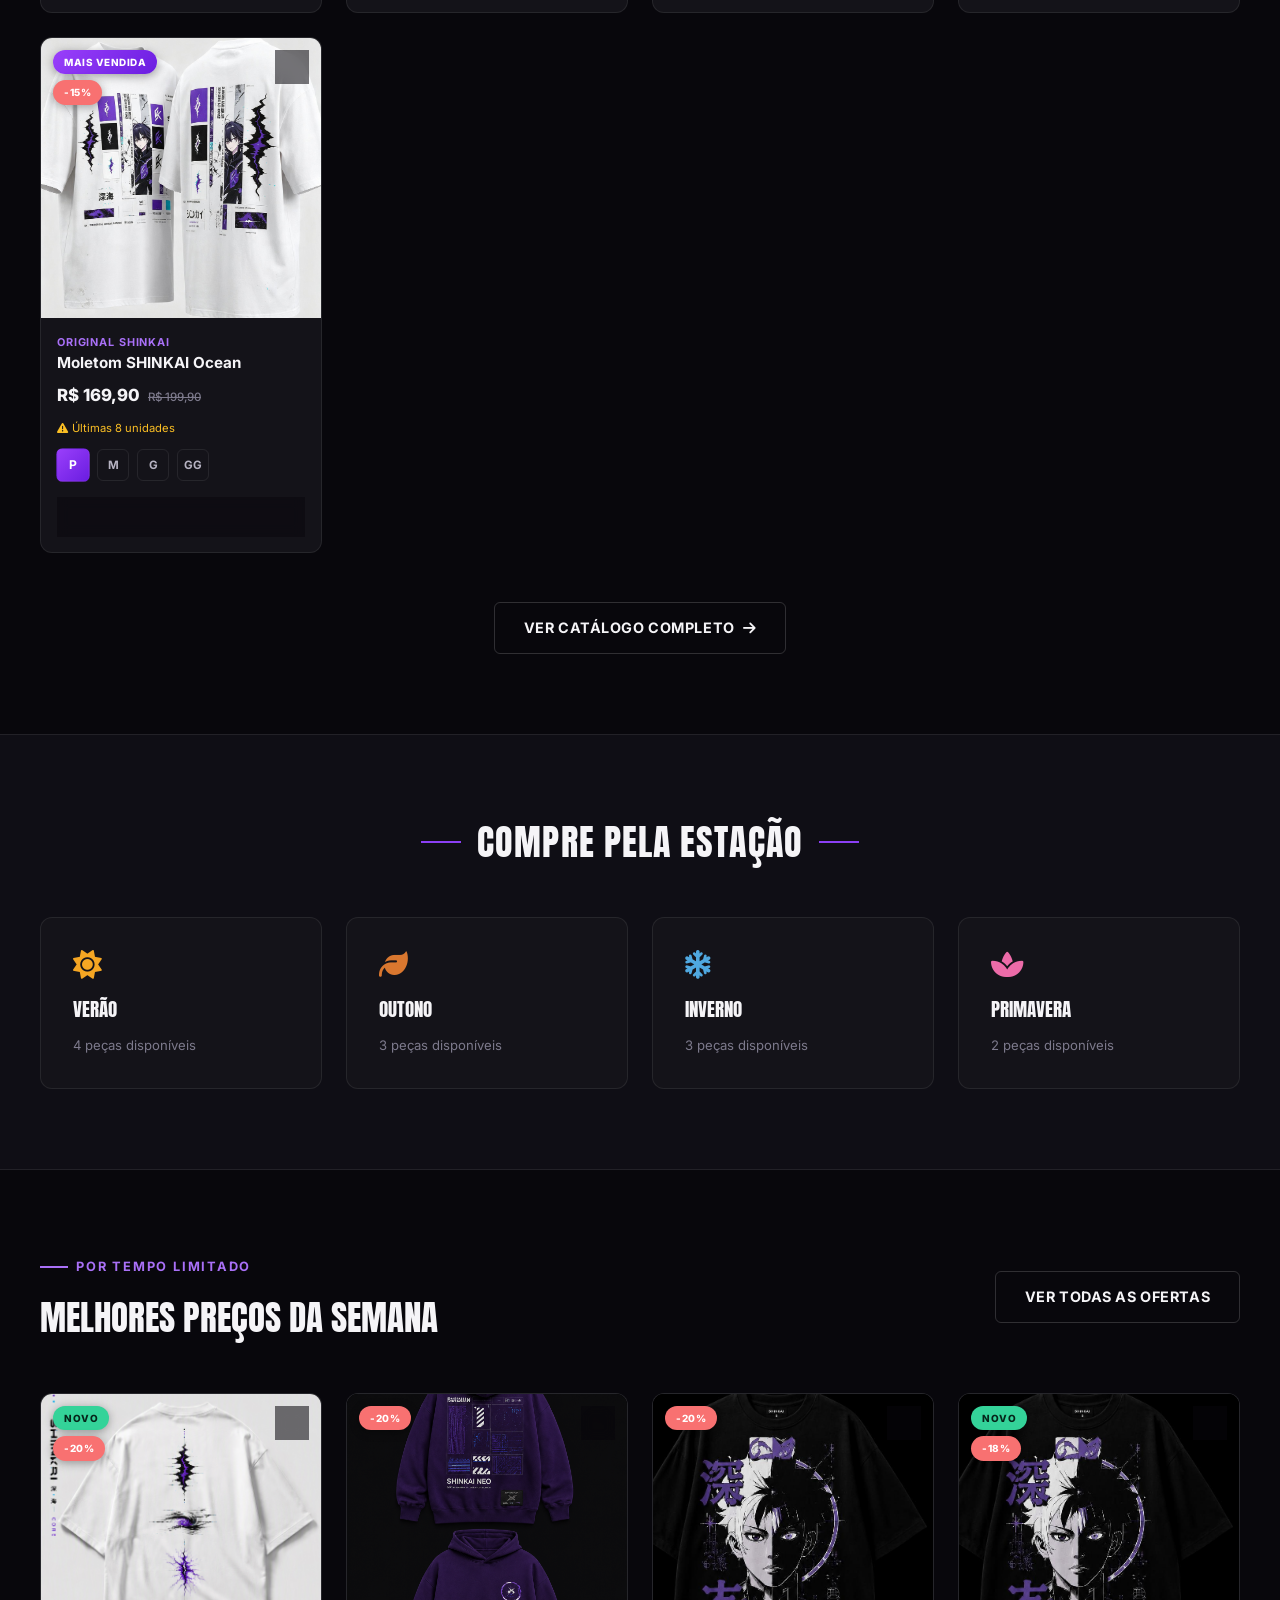
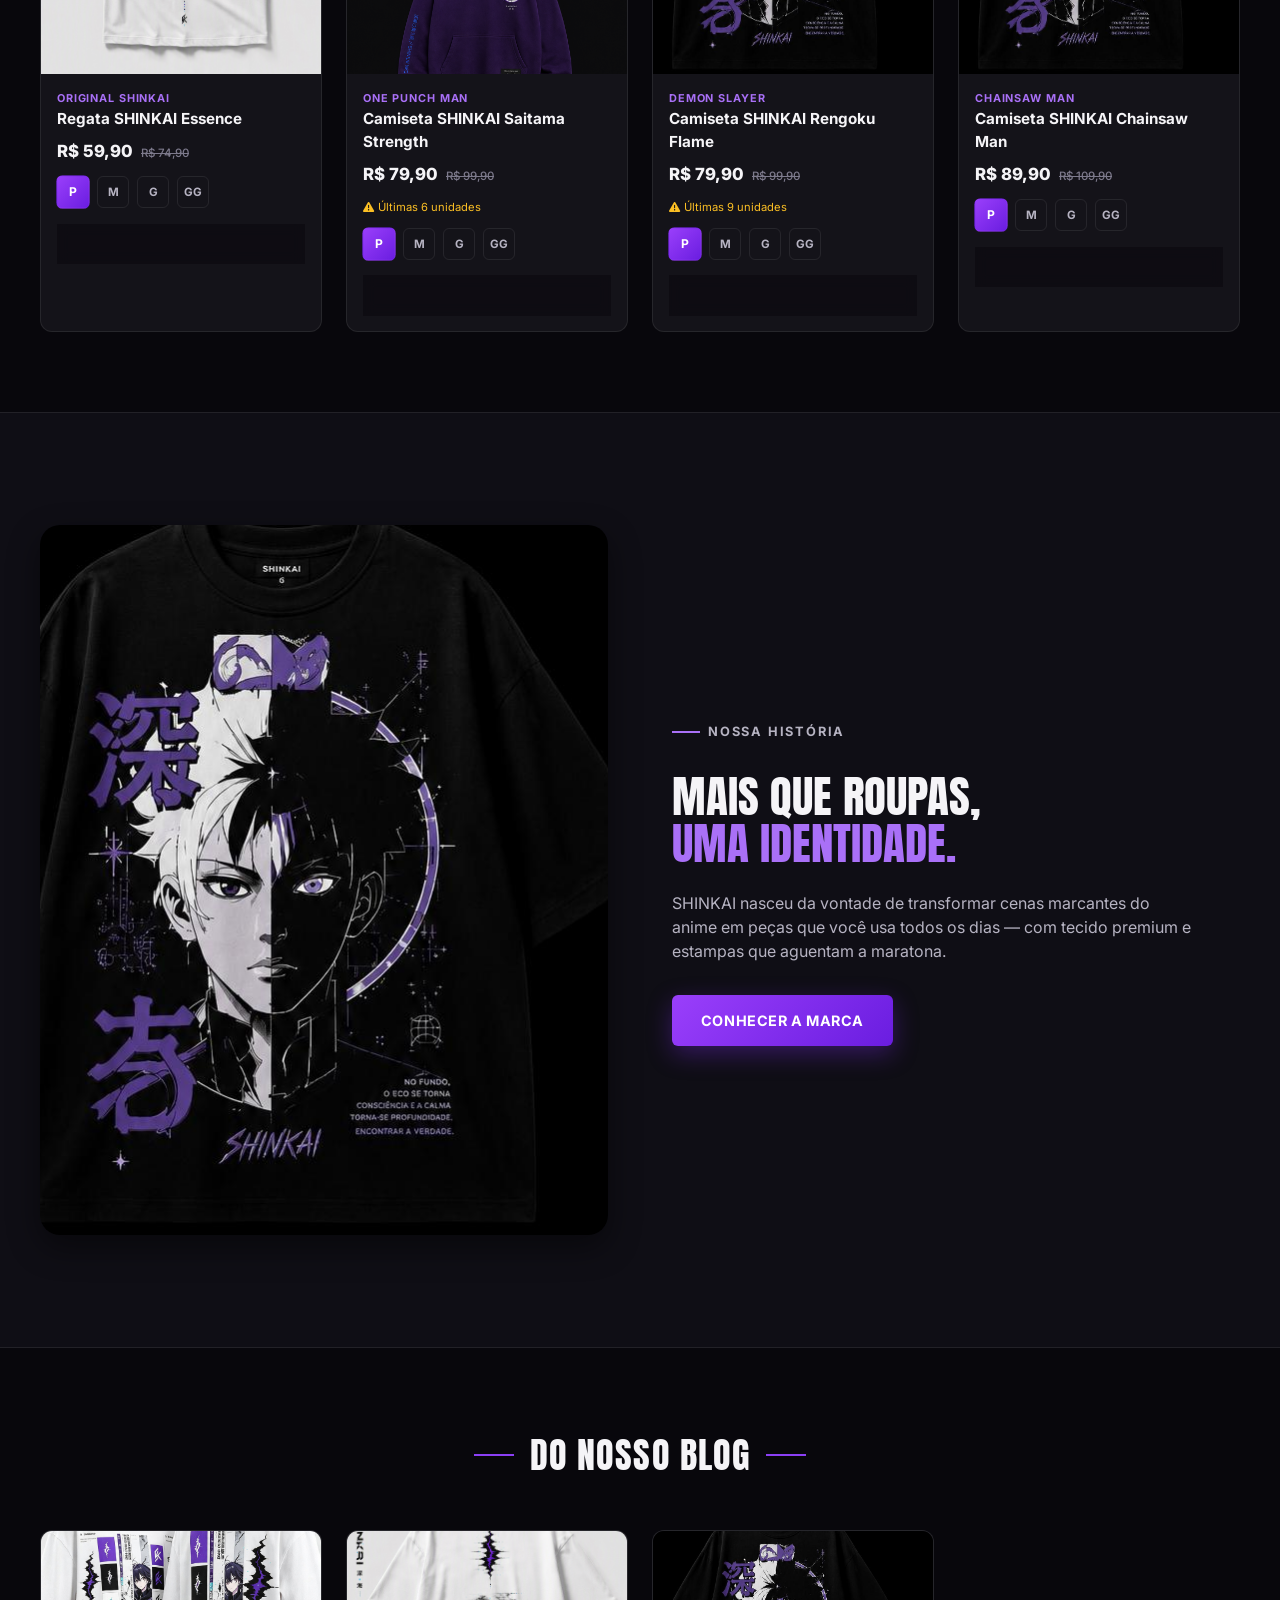
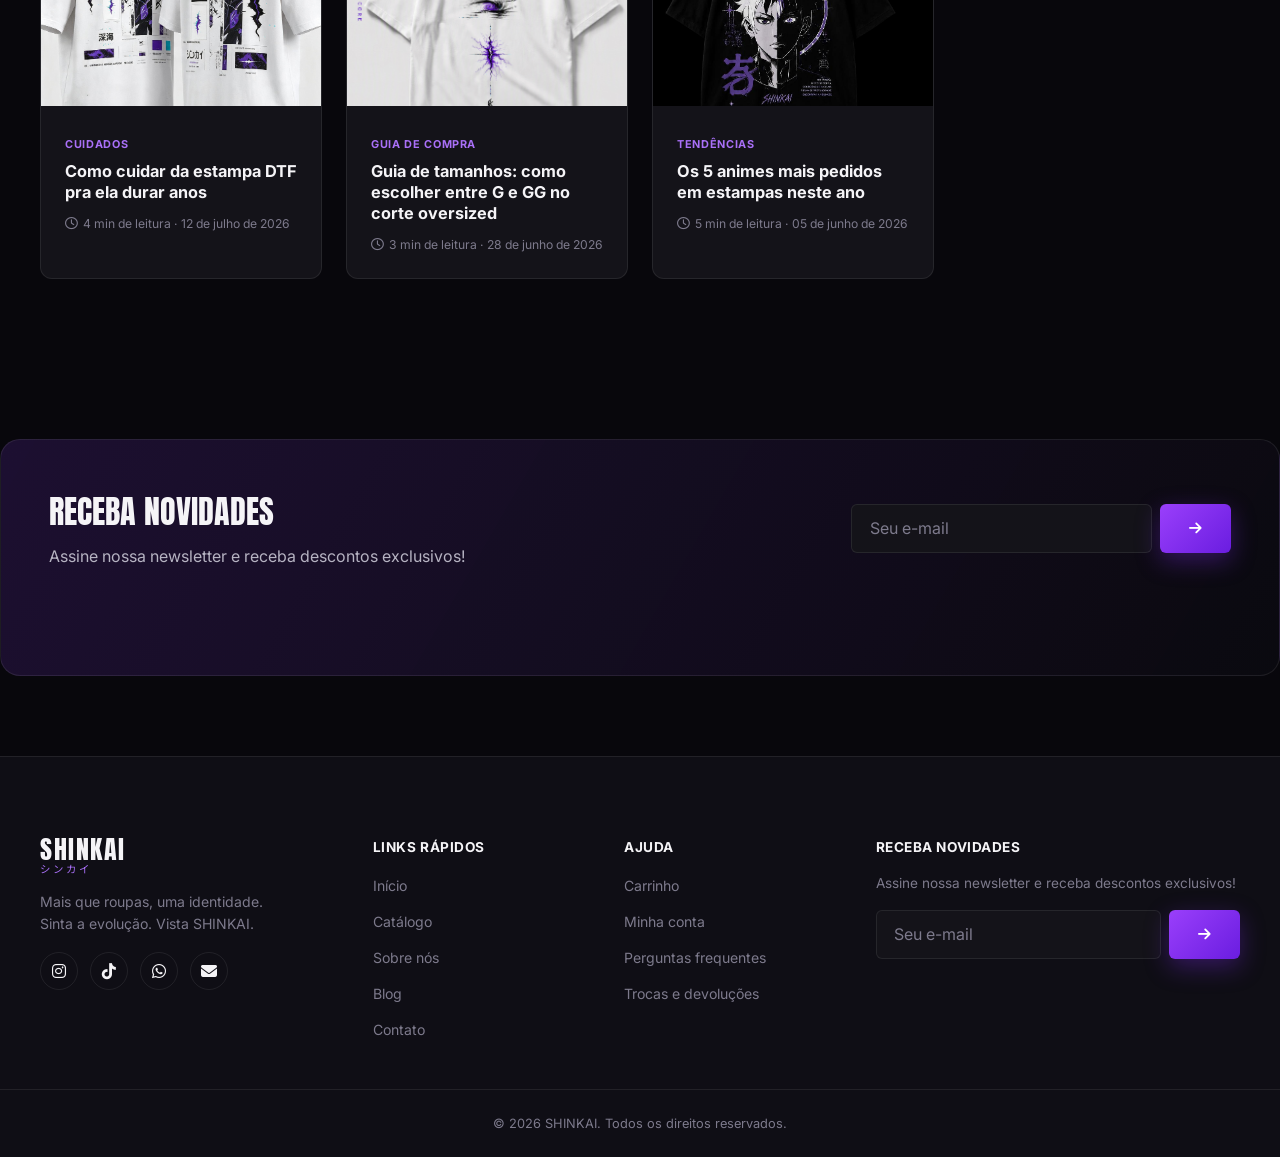
==== commit bb8c6d3c: "fix: corrige links dos produtos e caminhos das imagens" ====
--- a/index.html
+++ b/index.html
@@ -14,7 +14,7 @@
     <link rel="stylesheet" href="./css/base.css" />
     <link rel="stylesheet" href="./css/components.css" />
     <link rel="stylesheet" href="./css/home.css" />
-    <link rel="icon" href="./assets/img/logo.png" type="image/png" />
+    <link rel="icon" href="./assets/logo.png" type="image/png" />
     </head>
     <body>
     <a class="skip-link" href="#main-content">Pular para o conteúdo</a>
@@ -32,17 +32,17 @@
         <nav class="nav" id="navMenu" aria-label="Navegação principal">
             <ul class="nav__list">
             <li><a href="./index.html" class="nav__link" data-nav-link>Início</a></li>
-            <li><a href="./catalogo.html" class="nav__link" data-nav-link>Catálogo</a></li>
-            <li><a href="./sobre.html" class="nav__link" data-nav-link>Sobre</a></li>
-            <li><a href="./blog.html" class="nav__link" data-nav-link>Blog</a></li>
-            <li><a href="./contato.html" class="nav__link" data-nav-link>Contato</a></li>
+            <li><a href="./pages/catalogo.html" class="nav__link" data-nav-link>Catálogo</a></li>
+            <li><a href="./pages/sobre.html" class="nav__link" data-nav-link>Sobre</a></li>
+            <li><a href="./pages/blog.html" class="nav__link" data-nav-link>Blog</a></li>
+            <li><a href="./pages/contato.html" class="nav__link" data-nav-link>Contato</a></li>
             </ul>
         </nav>
         <div class="header__actions">
             <button class="icon-btn" id="searchToggle" aria-label="Buscar produtos" aria-haspopup="dialog">
             <i class="fa-solid fa-magnifying-glass"></i>
             </button>
-            <a href="./catalogo.html?view=favoritos" class="icon-btn" id="wishlistToggle" aria-label="Ver favoritos">
+            <a href="./pages/catalogo.html?view=favoritos" class="icon-btn" id="wishlistToggle" aria-label="Ver favoritos">
             <i class="fa-solid fa-heart"></i>
             <span class="badge" id="wishlistCount" hidden>0</span>
             </a>
@@ -87,7 +87,7 @@
             <strong id="cartSubtotal">R$ 0,00</strong>
         </div>
         <p class="cart-drawer__hint">Frete grátis acima de R$199.</p>
-        <a href="./carrinho.html" class="btn btn--primary btn--block">Ver carrinho completo</a>
+        <a href="./pages/carrinho.html" class="btn btn--primary btn--block">Ver carrinho completo</a>
         </div>
     </aside>
 
@@ -103,15 +103,15 @@
             </h1>
             <p class="hero__desc">Roupas com atitude, estilo e qualidade.<br />Feitas para quem não segue padrões.</p>
             <div class="hero__cta">
-                <a href="./catalogo.html" class="btn btn--primary">Ver coleção</a>
-                <a href="./sobre.html" class="btn btn--outline">Sobre nós</a>
+                <a href="./pages/catalogo.html" class="btn btn--primary">Ver coleção</a>
+                <a href="./pages/sobre.html" class="btn btn--outline">Sobre nós</a>
             </div>
             </div>
             <div class="hero__media">
             <div class="hero__slides" id="heroSlides">
-                <figure class="hero__slide is-active"><img src="./assets/img/gojo-infinity.webp" alt="Camiseta SHINKAI Gojo Infinity" loading="eager" /></figure>
-                <figure class="hero__slide"><img src="./assets/img/sukuna-king.webp" alt="Camiseta SHINKAI Sukuna King" loading="lazy" /></figure>
-                <figure class="hero__slide"><img src="./assets/img/survey-corps.webp" alt="Camiseta SHINKAI Survey Corps" loading="lazy" /></figure>
+                <figure class="hero__slide is-active"><img src="./assets/Produto 1.png" alt="Camisa ABYSS" loading="eager" /></figure>
+                <figure class="hero__slide"><img src="./assets/Produto 2.png" alt="Camiseta " loading="lazy" /></figure>
+                <figure class="hero__slide"><img src="./assets/Produto 3.png" alt="Camiseta SHINKAI " loading="lazy" /></figure>
             </div>
             <div class="hero__glow" aria-hidden="true"></div>
             </div>
@@ -135,7 +135,7 @@
             <h2 class="section-title"><span class="section-title__dash"></span>Mais vendidas<span class="section-title__dash"></span></h2>
             <ul class="product-grid" id="bestsellerGrid"></ul>
             <div class="featured__cta">
-            <a href="./catalogo.html" class="btn btn--outline">Ver catálogo completo <i class="fa-solid fa-arrow-right"></i></a>
+            <a href="./pages/catalogo.html" class="btn btn--outline">Ver catálogo completo <i class="fa-solid fa-arrow-right"></i></a>
             </div>
         </div>
         </section>
@@ -156,7 +156,7 @@
                 <p class="eyebrow"><span class="eyebrow__line"></span> Por tempo limitado</p>
                 <h2>Melhores preços da semana</h2>
             </div>
-            <a href="./catalogo.html?sort=desconto" class="btn btn--outline">Ver todas as ofertas</a>
+            <a href="./pages/catalogo.html?sort=desconto" class="btn btn--outline">Ver todas as ofertas</a>
             </div>
             <ul class="product-grid" id="dealsGrid"></ul>
         </div>
@@ -166,13 +166,13 @@
         <section class="about-teaser" aria-label="Sobre a SHINKAI">
         <div class="container about-teaser__inner">
             <div class="about-teaser__media">
-            <img src="./assets/img/naruto-uzumaki.webp" alt="Camiseta SHINKAI Naruto Uzumaki" loading="lazy" />
+            <img src="./assets/Produto 4.png" alt="Camiseta SHINKAI Naruto Uzumaki" loading="lazy" />
             </div>
             <div class="about-teaser__content">
             <p class="eyebrow"><span class="eyebrow__line"></span> Nossa história</p>
             <h2>Mais que roupas,<br /><span class="text-accent">uma identidade.</span></h2>
             <p>SHINKAI nasceu da vontade de transformar cenas marcantes do anime em peças que você usa todos os dias — com tecido premium e estampas que aguentam a maratona.</p>
-            <a href="./sobre.html" class="btn btn--primary">Conhecer a marca</a>
+            <a href="./pages/sobre.html" class="btn btn--primary">Conhecer a marca</a>
             </div>
         </div>
         </section>
@@ -218,20 +218,20 @@
         <nav class="footer__col" aria-label="Links rápidos">
             <h3>Links rápidos</h3>
             <ul>
-            <li><a href="./index.html">Início</a></li>
-            <li><a href="./catalogo.html">Catálogo</a></li>
-            <li><a href="./sobre.html">Sobre nós</a></li>
-            <li><a href="./blog.html">Blog</a></li>
-            <li><a href="./contato.html">Contato</a></li>
+            <li><a href="index.html">Início</a></li>
+            <li><a href="./pages/catalogo.html">Catálogo</a></li>
+            <li><a href="./pages/sobre.html">Sobre nós</a></li>
+            <li><a href="./pages/blog.html">Blog</a></li>
+            <li><a href="./pages/contato.html">Contato</a></li>
             </ul>
         </nav>
         <nav class="footer__col" aria-label="Ajuda">
             <h3>Ajuda</h3>
             <ul>
-            <li><a href="./carrinho.html">Carrinho</a></li>
-            <li><a href="./login.html">Minha conta</a></li>
-            <li><a href="./contato.html">Perguntas frequentes</a></li>
-            <li><a href="./contato.html">Trocas e devoluções</a></li>
+            <li><a href="./pages/carrinho.html">Carrinho</a></li>
+            <li><a href="./pages/login.html">Minha conta</a></li>
+            <li><a href="./pages/contato.html">Perguntas frequentes</a></li>
+            <li><a href="./pages/contato.html">Trocas e devoluções</a></li>
             </ul>
         </nav>
         <div class="footer__col footer__newsletter">
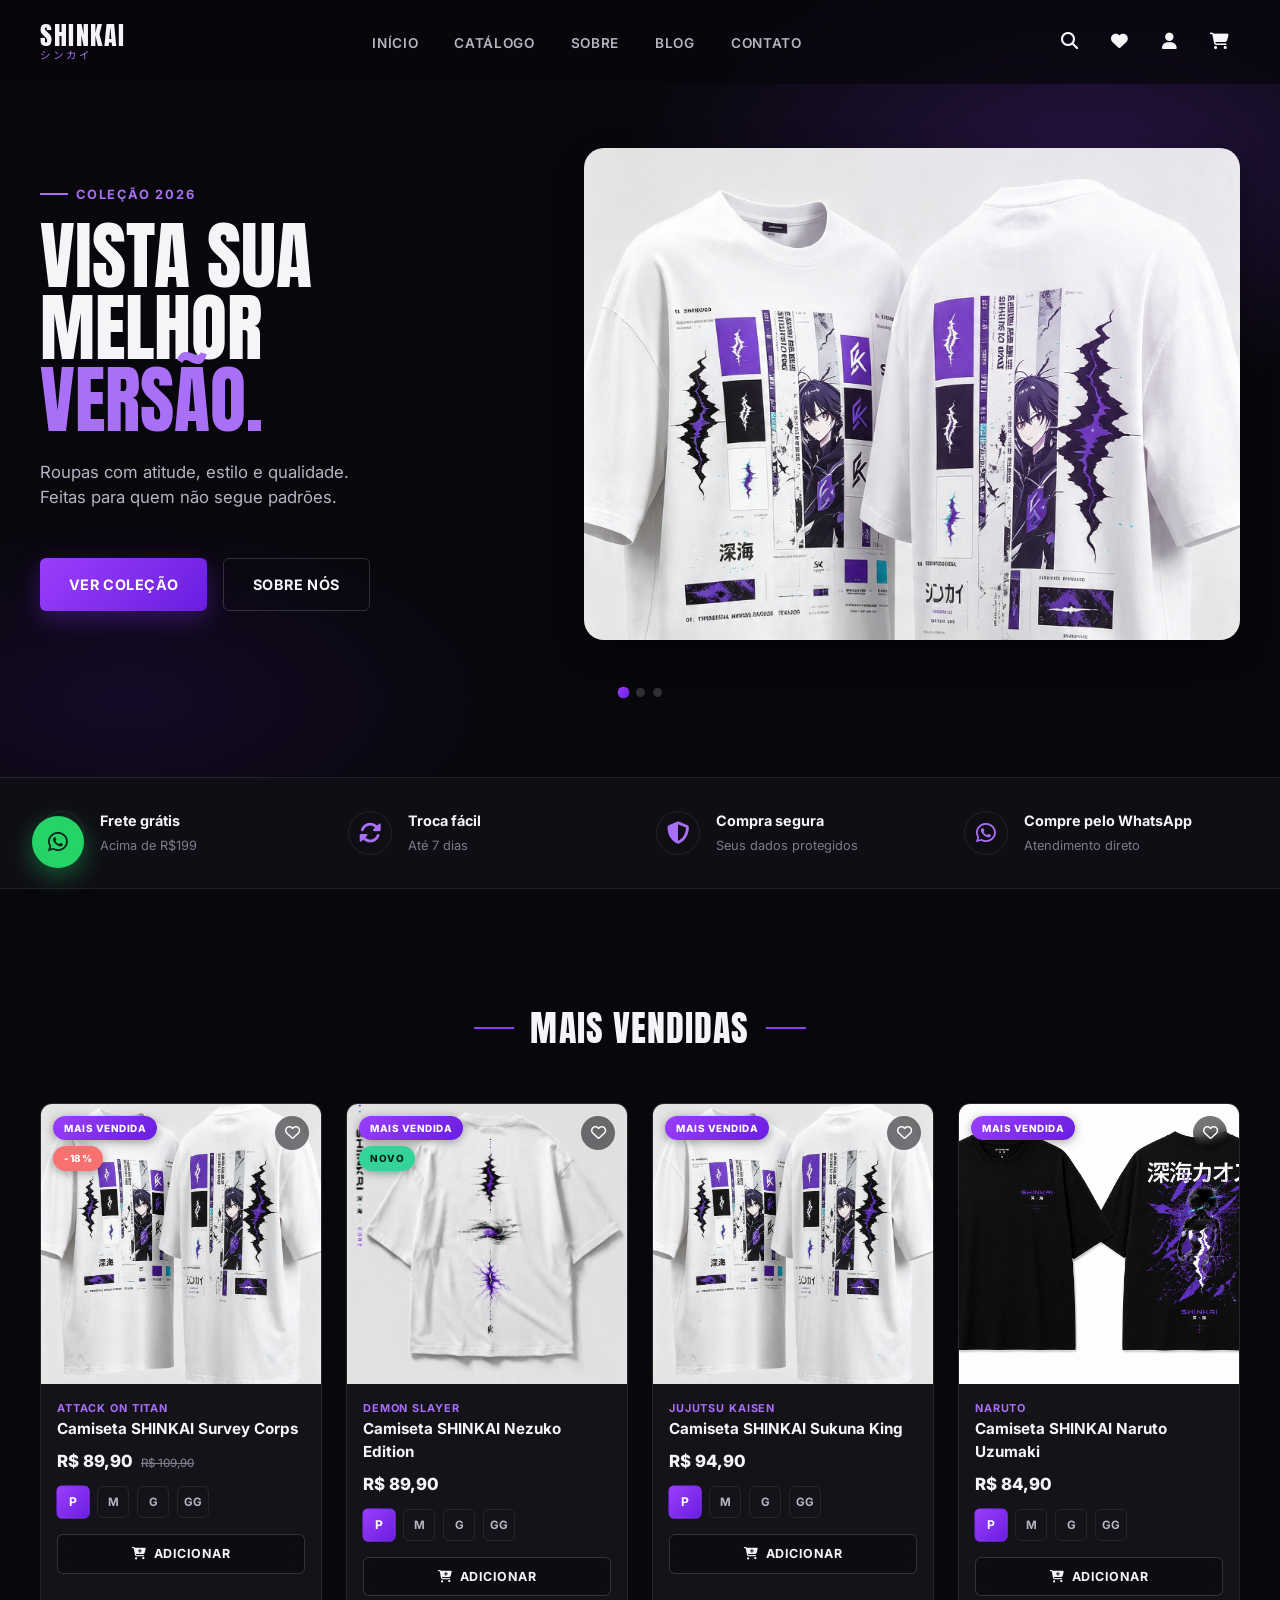
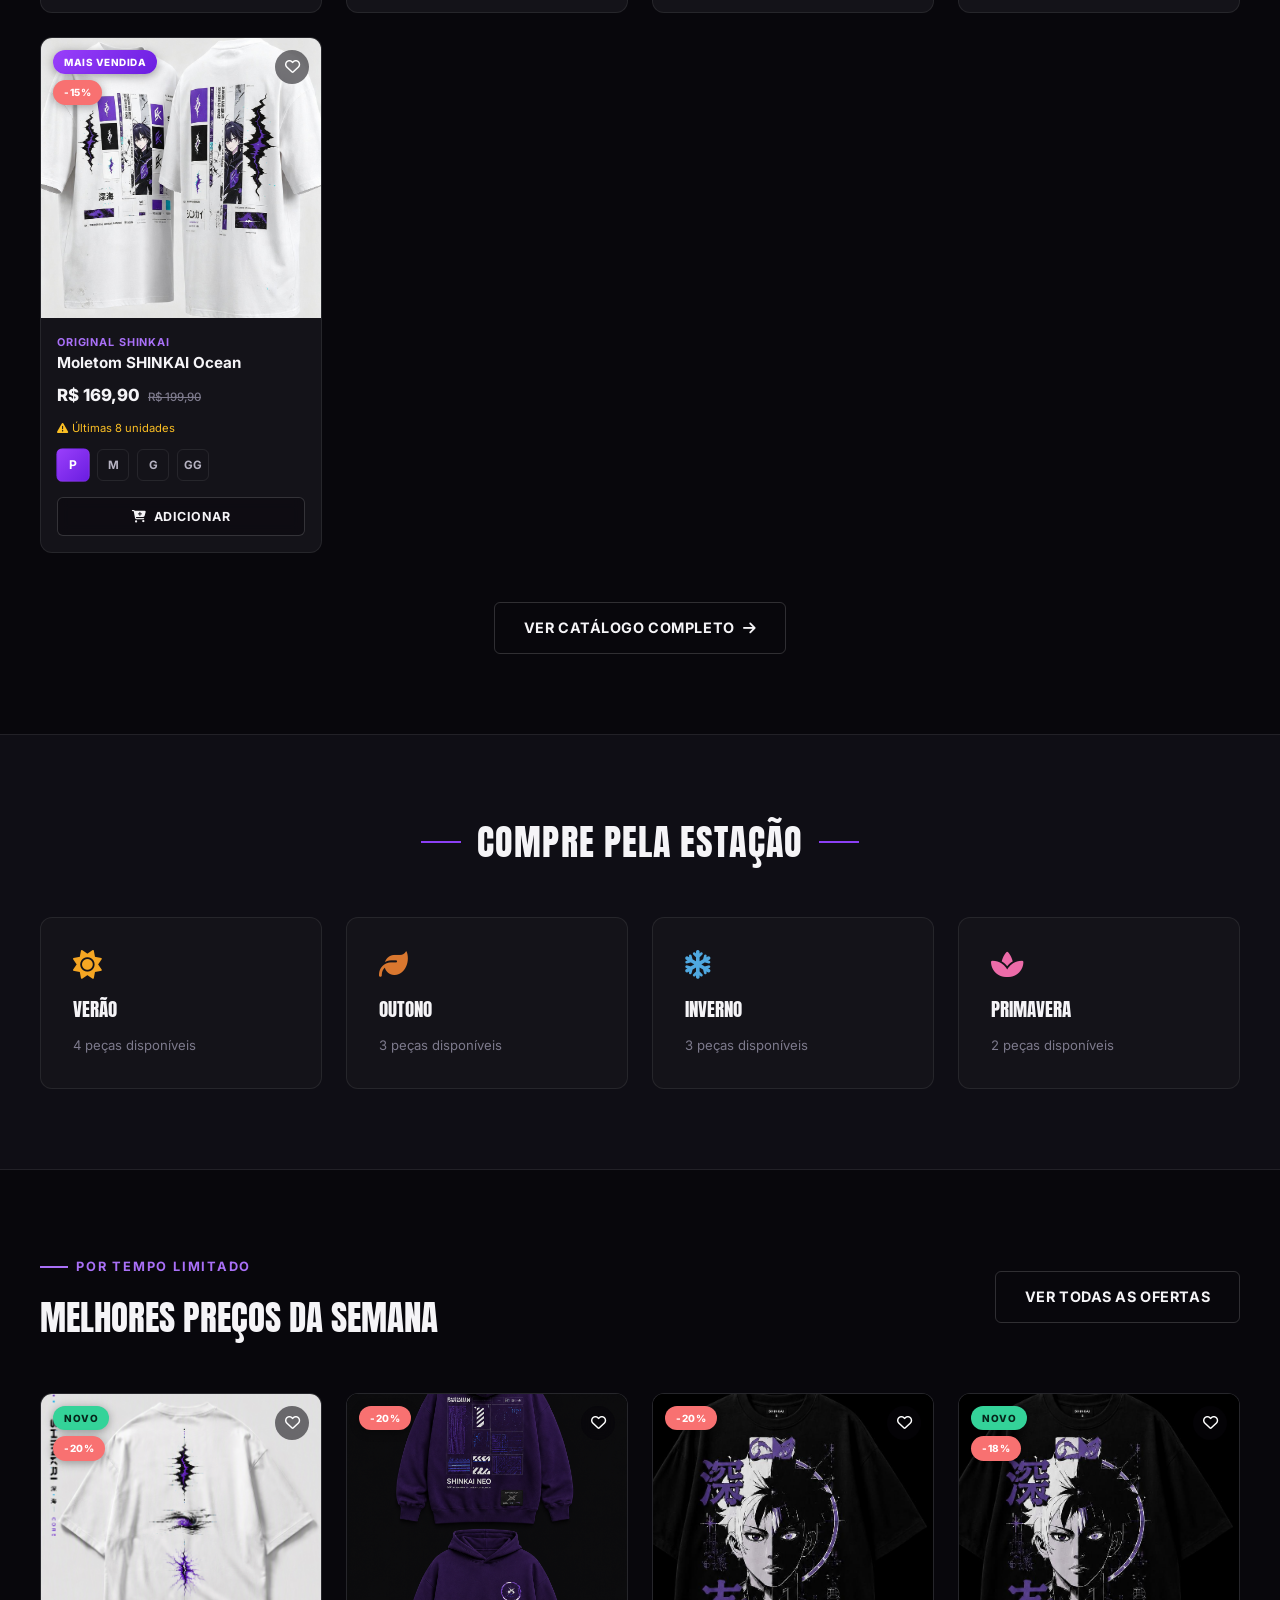
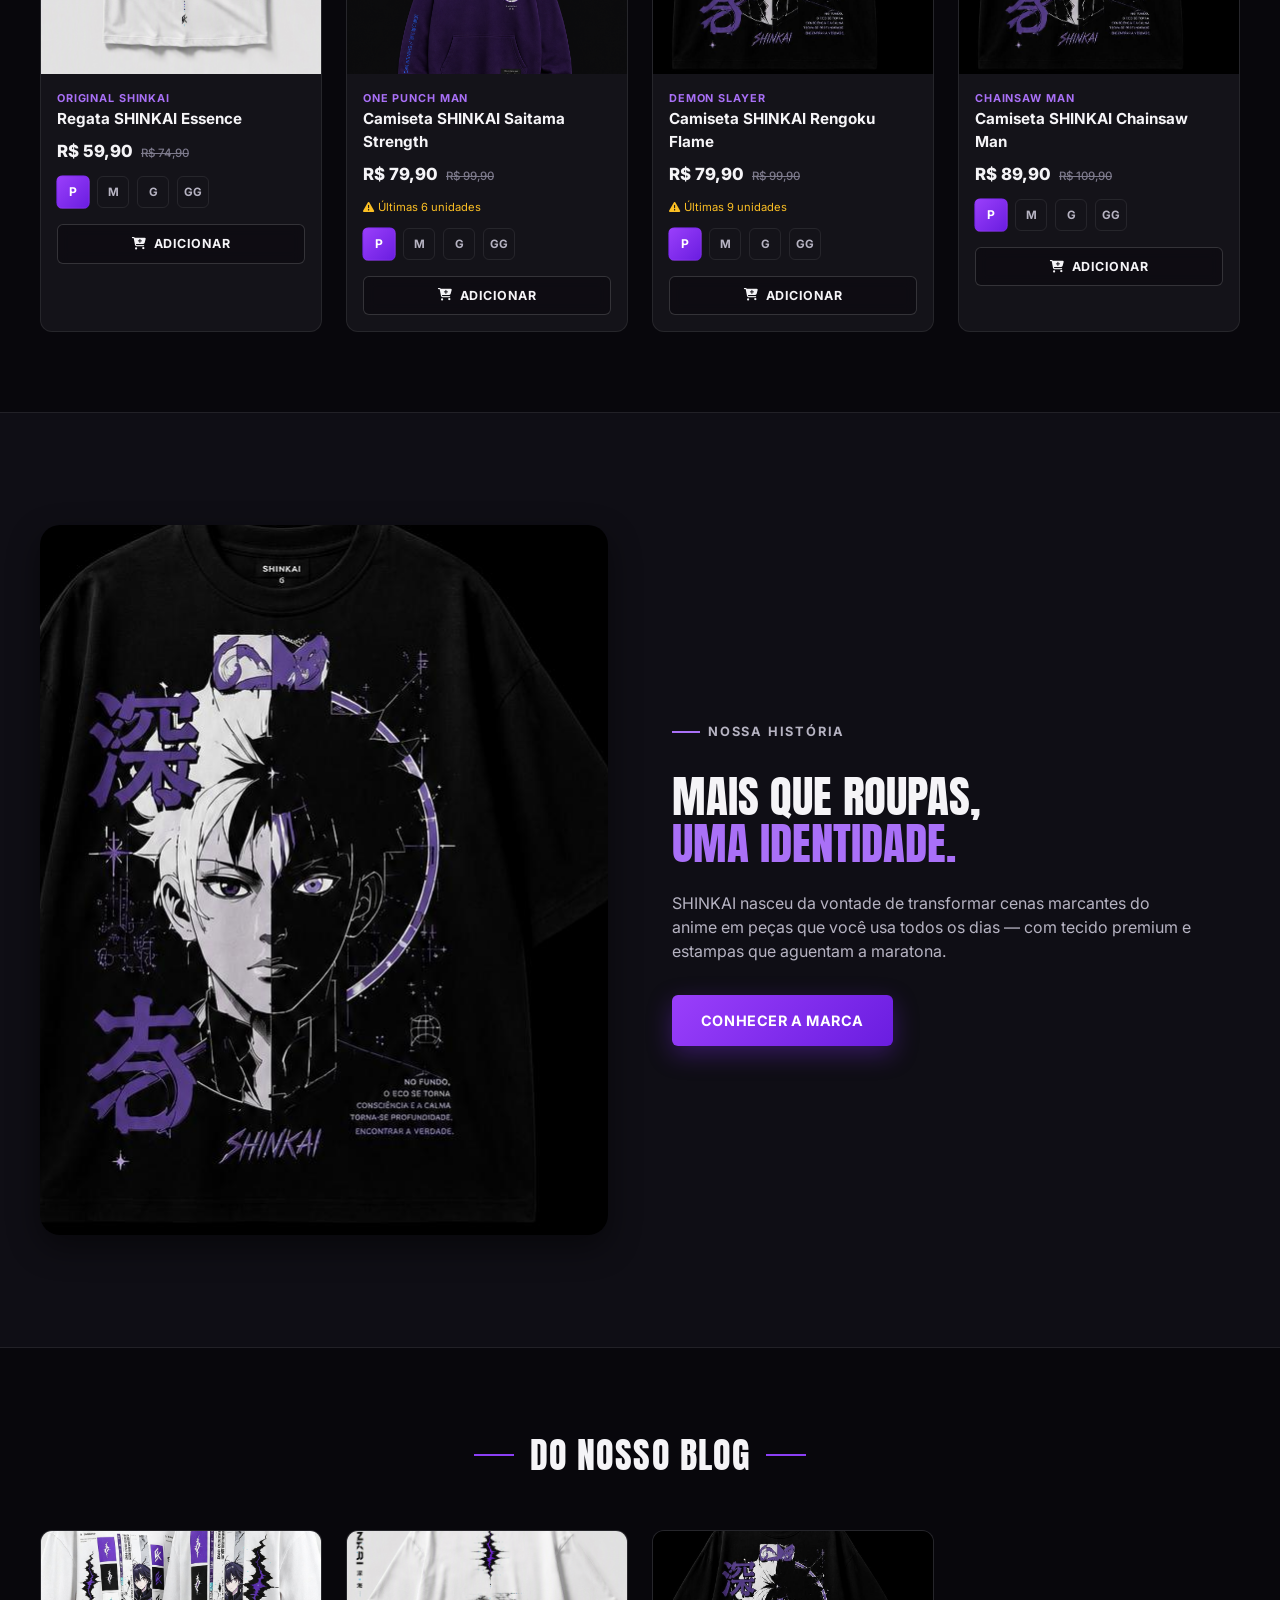
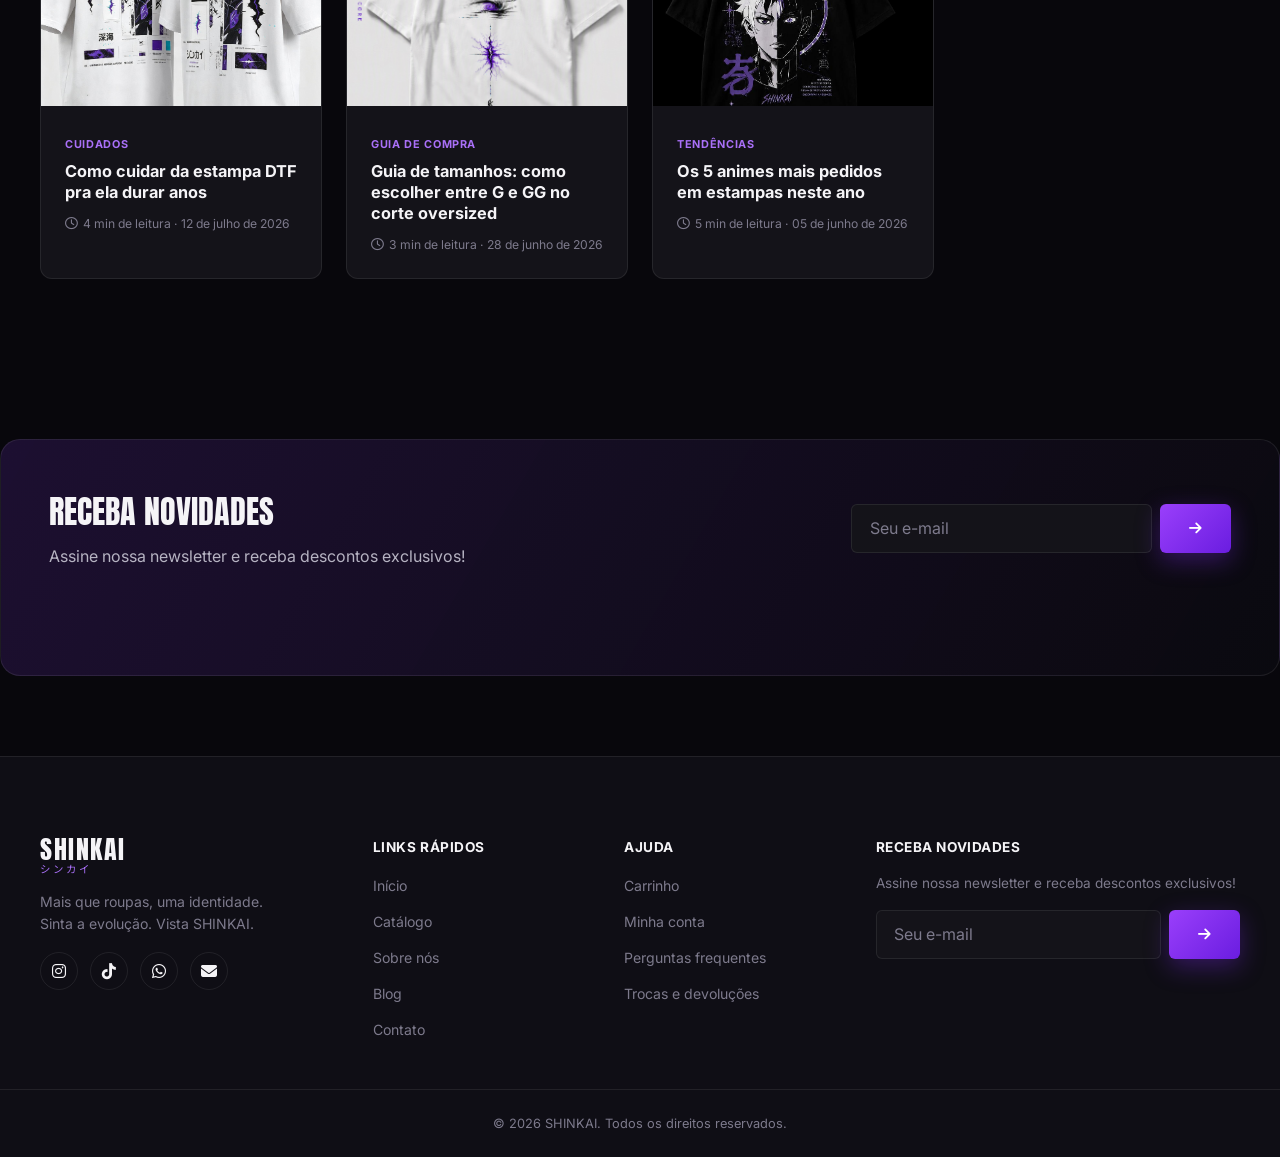
==== commit 40ccd1ab: "correção nas imagens da home" ====
--- a/index.html
+++ b/index.html
@@ -109,9 +109,9 @@
             </div>
             <div class="hero__media">
             <div class="hero__slides" id="heroSlides">
-                <figure class="hero__slide is-active"><img src="./assets/Produto 1.png" alt="Camisa ABYSS" loading="eager" /></figure>
-                <figure class="hero__slide"><img src="./assets/Produto 2.png" alt="Camiseta " loading="lazy" /></figure>
-                <figure class="hero__slide"><img src="./assets/Produto 3.png" alt="Camiseta SHINKAI " loading="lazy" /></figure>
+                <figure class="hero__slide is-active"><img src="assets/PRODUTO 1.png" alt="Camisa ABYSS" loading="eager" /></figure>
+                <figure class="hero__slide"><img src="assets/Produto 2.png" alt="Camiseta " loading="lazy" /></figure>
+                <figure class="hero__slide"><img src="assets/Produto 3.png" alt="Camiseta SHINKAI " loading="lazy" /></figure>
             </div>
             <div class="hero__glow" aria-hidden="true"></div>
             </div>
